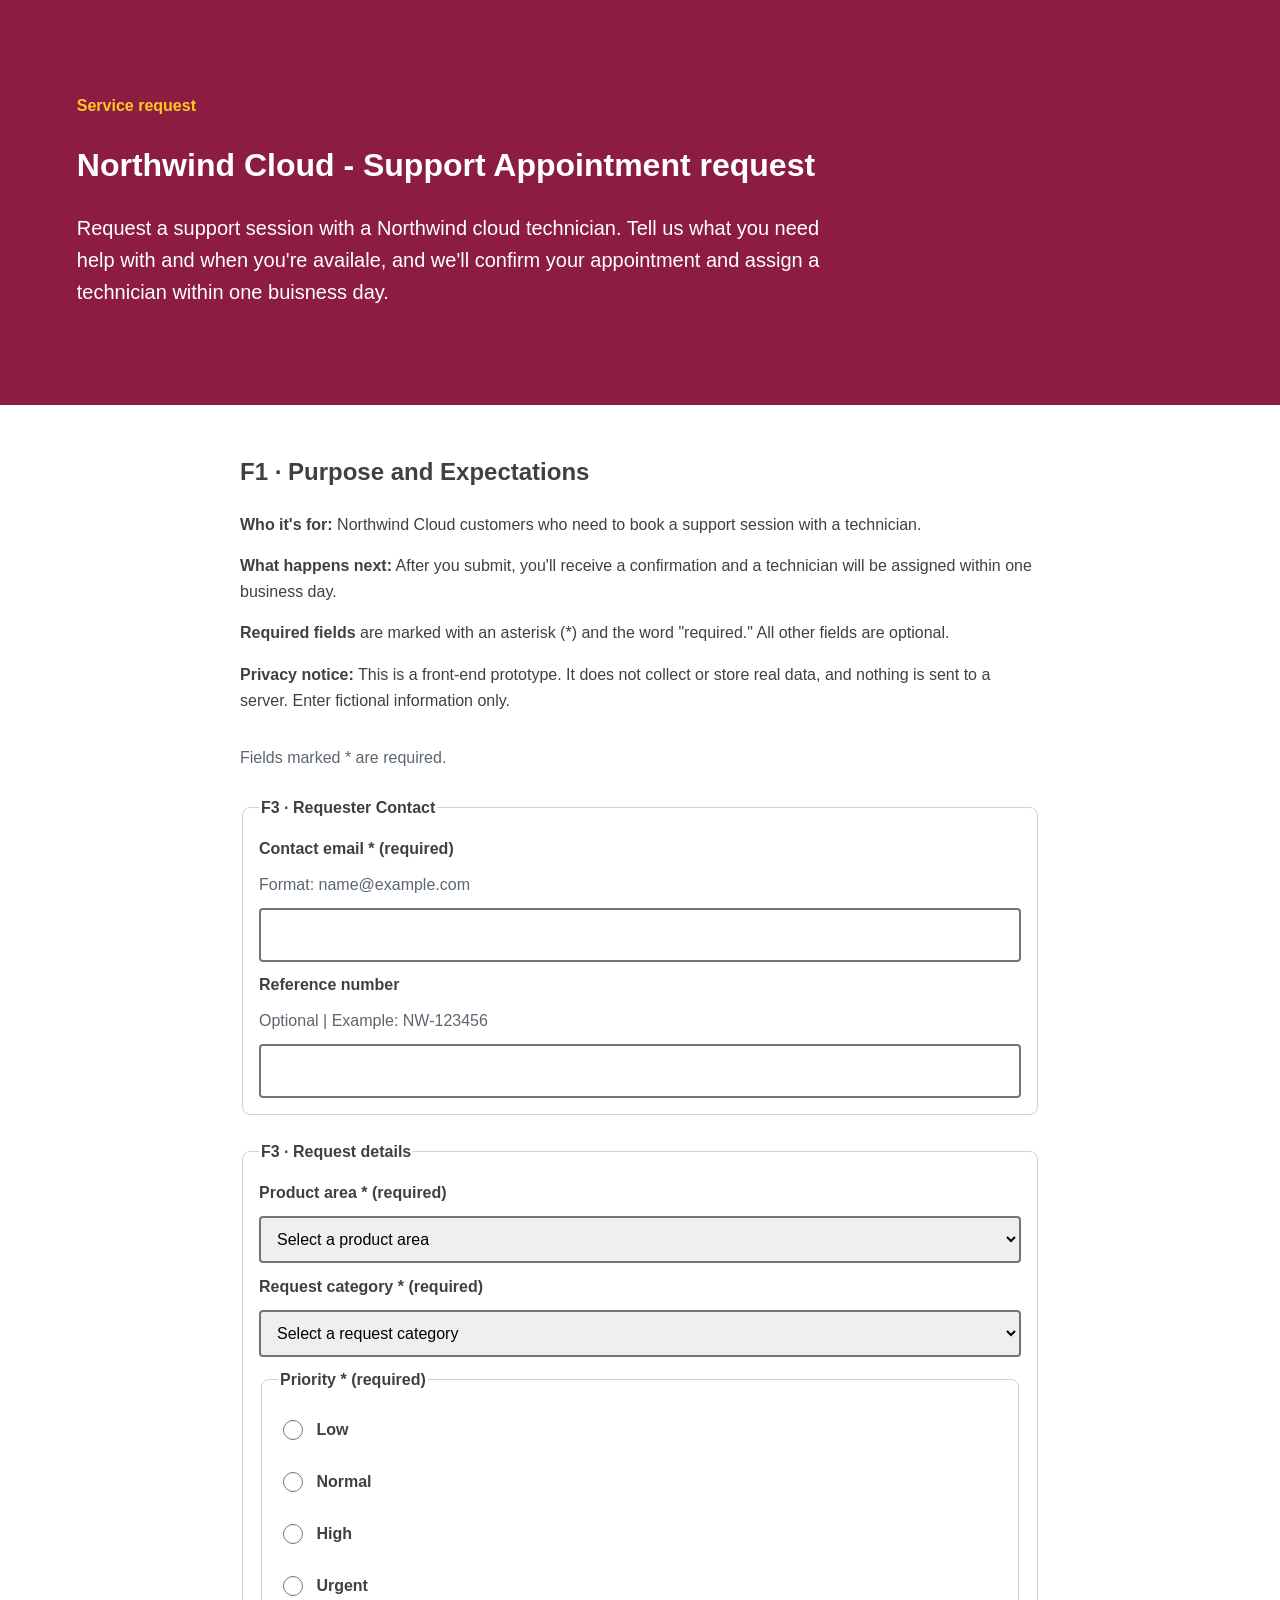
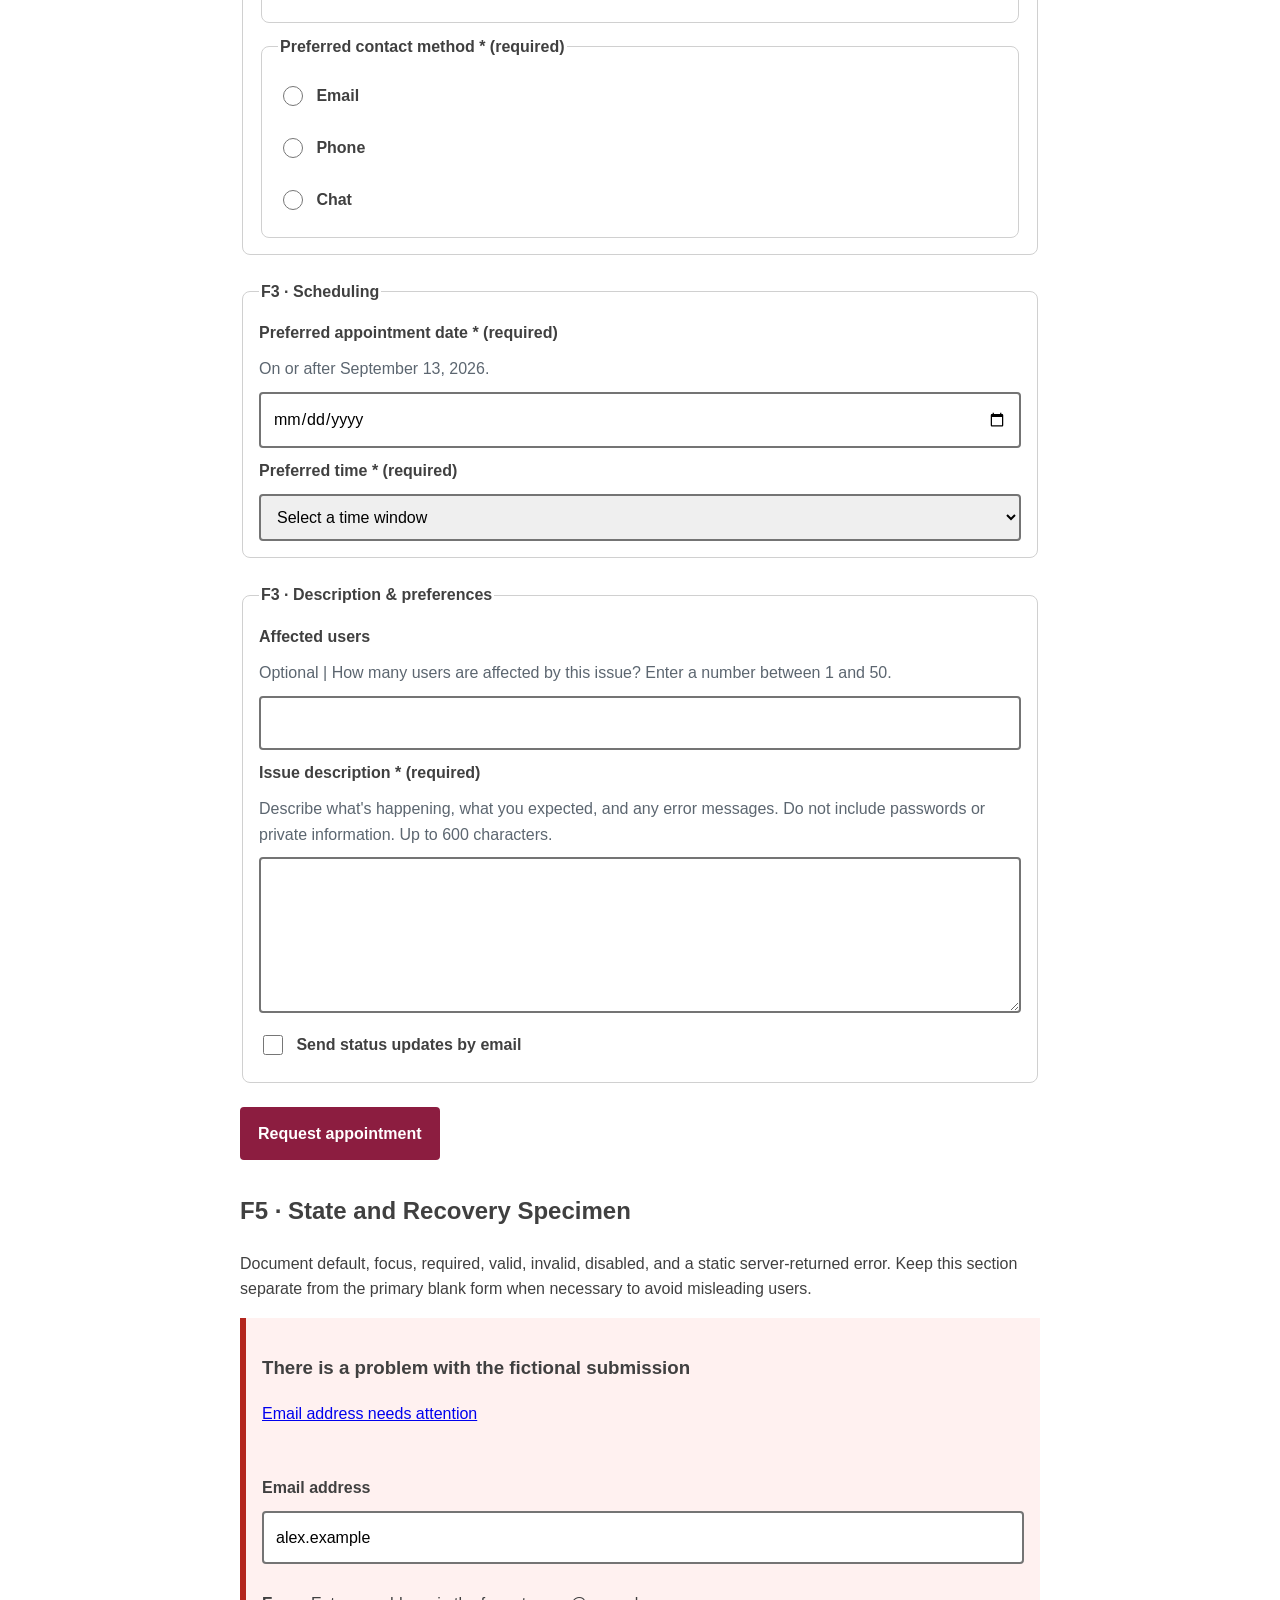
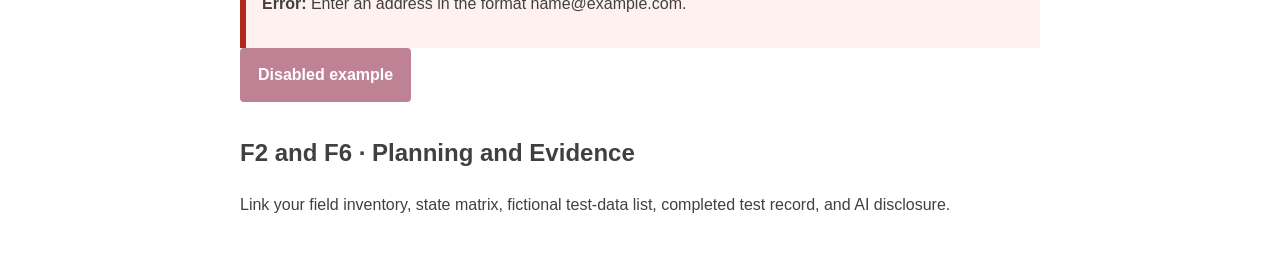
==== index.html @ 4131413d "F4 - Enable native validation and forgot to add required to Contact email section" ====
<!doctype html>
<html lang="en">
    <head>
        <meta charset="utf-8">
        <meta name="viewport" content="width=device-width,initial-scale=1">
        <title>Inclusive Form Flow</title><link rel="stylesheet" href="styles.css">
    </head>
    <body>
        <header class="page-header">
            <p class="eyebrow">Service request</p>
            <h1>Northwind Cloud - Support Appointment request </h1>
            <p class="lede">Request a support session with a Northwind cloud technician. Tell us what you need help with and 
                when you're availale, and we'll confirm your appointment and assign a technician within one buisness day. </p>
        </header>
        <main>
            <section id="expectations">
                <h2>F1 · Purpose and Expectations</h2>
                <p><strong>Who it's for:</strong> Northwind Cloud customers who need to book a support session with a technician.</p>
                <p><strong>What happens next:</strong> After you submit, you'll receive a confirmation and a technician will be assigned within one business day.</p>
                <p><strong>Required fields</strong> are marked with an asterisk (<span aria-hidden="true">*</span>) and the word "required." All other fields are optional.</p>
                <p><strong>Privacy notice:</strong> This is a front-end prototype. It does not collect or store real data, and nothing is sent to a server. Enter fictional information only.</p>
            </section>
            <form action="" method="get">
                <p class="help">Fields marked <span aria-hidden="true">*</span> are required.</p>

                <fieldset>
                    <legend>F3 · Requester Contact</legend>
                    <div class="field">
                        <label for="email">Contact email <span aria-hidden="true">*</span><span class="visually-hidden"> (required)</span></label>
                        <p class="help" id="email-help">Format: name@example.com</p>
                        <input id="email" name="email" type="email" autocomplete="email" inputmode="email" required aria-describedby="email-help">
                    </div>
                    
                    <div class="field">
                        <label for="reference">Reference number</label>
                        <p class="help" id="reference-help">Optional | Example: NW-123456</p>
                        <input id="reference" name="reference" type="text" autocomplete="off" aria-describedby="reference-help">
                    </div>
                </fieldset>

                <fieldset>
                    <legend>F3 · Request details</legend>
                    <div class="field">
                        <label for="product">Product area <span aria-hidden="true">*</span><span class="visually-hidden"> (required)</span></label>
                        <select id="product" name="product" required>
                            <option value="" disabled selected> Select a product area</option>
                            <option value="app">App</option>
                            <option value="website">Website</option>
                            <option value="api">API</option>
                            <option value="billing">Billing</option>
                            <option value="desktop">Desktop app</option>
                        </select>
                    </div>

                    <div class="field">
                        <label for="category">Request category <span aria-hidden="true">*</span><span class="visually-hidden"> (required)</span></label>
                        <select id="category" name="category" required>
                            <option value="" disabled selected> Select a request category</option>
                            <option value="bug">Bug</option>
                            <option value="access">Account Access</option>
                            <option value="billing">Billing</option>
                            <option value="feature">Feature question</option>
                            <option value="other">Other</option>
                        </select> 
                    </div>
                
                    <fieldset class="subgroup">
                        <legend>Priority <span aria-hidden="true">*</span><span class="visually-hidden"> (required)</span></legend>
                        <label class="choice"><input type="radio" name="priority" value="low" required> Low</label>
                        <label class="choice"><input type="radio" name="priority" value="normal"> Normal</label>
                        <label class="choice"><input type="radio" name="priority" value="high"> High</label>
                        <label class="choice"><input type="radio" name="priority" value="urgent"> Urgent</label>
                    </fieldset>    

                    <fieldset class="subgroup">
                        <legend>Preferred contact method <span aria-hidden="true">*</span><span class="visually-hidden"> (required)</span></legend>
                        <label class="choice"><input type="radio" name="contact_pref" value="email" required> Email</label>
                        <label class="choice"><input type="radio" name="contact_pref" value="phone"> Phone</label>
                        <label class="choice"><input type="radio" name="contact_pref" value="chat"> Chat</label>
                    </fieldset>
                </fieldset>
                
                <fieldset>
                    <legend>F3 · Scheduling</legend>
                    <div class="field">
                        <label for="preferred_date">Preferred appointment date <span aria-hidden="true">*</span><span class="visually-hidden"> (required)</span></label>
                        <p class="help" id="preferred_date-help">On or after September 13, 2026.</p>
                        <input id="preferred_date" name="preferred_date" type="date" required>
                    </div>
                    <div class="field">
                        <label for="time_window">Preferred time <span aria-hidden="true">*</span><span class="visually-hidden"> (required)</span></label>
                        <select id="time_window" name="time_window" required>
                            <option value="" disabled selected> Select a time window</option>
                            <option value="morning">Morning (8am - 12pm)</option>
                            <option value="afternoon">Afternoon (12pm - 4pm)</option>
                            <option value="evening">Evening (4pm - 8pm)</option>
                        </select>
                    </div>
                </fieldset>

                <fieldset>
                    <legend>F3 · Description &amp; preferences</legend>
                    <div class="field">
                        <label for="affected_count"> Affected users</label>
                        <p class="help" id="affected_count-help">Optional | How many users are affected by this issue? Enter a number between 1 and 50.</p>
                        <input id="affected_count" name="affected_count" type="number" min="1" max="50" step="1" inputmode="numeric">
                    </div>
                    <div class="field">
                        <label for="description">Issue description <span aria-hidden="true">*</span><span class="visually-hidden"> (required)</span></label>
                        <p class="help" id="description-help">Describe what's happening, what you expected, and any error messages. Do not include passwords or private information. Up to 600 characters.</p>
                        <textarea id="description" name="description" rows="5" maxlength="600" required aria-describedby="description-help"></textarea>
                    </div>
                    <div class="choice">
                        <input id="status_updates" name="status_updates" type="checkbox" value="yes">
                        <label for="status_updates">Send status updates by email</label>
                    </div>
                </fieldset>

                <button type="submit">Request appointment</button>
            </form>
                <section id="states">
                    <h2>F5 · State and Recovery Specimen</h2>
                    <p>Document default, focus, required, valid, invalid, disabled, and a static server-returned error. Keep this section separate from the primary blank form when necessary to avoid misleading users.</p>
                    <div class="error-summary">
                        <h3>There is a problem with the fictional submission</h3>
                        <p><a href="#error-example">Email address needs attention</a></p>
                    </div>
                    <div class="field field-error">
                        <label for="error-example">Email address</label>
                        <input id="error-example" type="email" value="alex.example" aria-invalid="true" aria-describedby="error-message">
                        <p id="error-message"><strong>Error:</strong> Enter an address in the format name@example.com.</p>
                    </div>
                    <button type="button" disabled>Disabled example</button>
                </section>
                <section id="documentation">
                    <h2>F2 and F6 · Planning and Evidence</h2>
                    <p>Link your field inventory, state matrix, fictional test-data list, completed test record, and AI disclosure.</p>
                </section>
            </main>
        </body>
        </html>
---- styles.css ----
:root{
    --color-text:#404040;
    --color-surface:#fff;
    --color-action:#8c1d40;
    --color-accent:#ffc627;
    --color-border:#747474;
    --color-error:#b3261e;
    --color-muted:#5c6670;
    --space-3:1rem;
    --radius:.5rem;
    --measure:68ch;
}
*,*::before,*::after{
    box-sizing:border-box;
}
body{
    margin:0;
    color:var(--color-text);
    background:var(--color-surface);
    font-family:Arial,sans-serif;
    line-height:1.6;
}
.page-header{
    padding:clamp(2rem,6vw,5rem);
    background:var(--color-action);
    color:#fff;
}
.eyebrow{
    color:var(--color-accent);
    font-weight:700;
}
.lede{
    max-width:var(--measure);
    font-size:1.25rem;
}
main{
    max-width:52rem;
    margin:auto;
    padding:var(--space-3);
}
section,form{
    margin-block:2rem;
}
form,fieldset,.field{
    display:grid;
    gap:.65rem;
}
form{
    gap:1.5rem;
}
fieldset{
    padding:1rem;
    border:1px solid #d0d0d0;
    border-radius:var(--radius);
}
legend,label{
    font-weight:700;
}
.help{
    margin:0;
    color:var(--color-muted);
}
input,select,textarea,button{
    font:inherit;
}
input:not([type="radio"]):not([type="checkbox"]),select,textarea{
    width:100%;
    padding:.75rem;
    border:2px solid var(--color-border);
    border-radius:.25rem;
}
textarea{
    min-height:8rem;
    resize:vertical;
}
.choice{
    display:flex;
    gap:.65rem;
    align-items:flex-start;
    padding:.5rem 0;
}
.choice input{
    inline-size:1.25rem;
    block-size:1.25rem;
}
button{
    justify-self:start;
    min-height:44px;
    padding:.75rem 1rem;
    background:var(--color-action);
    color:#fff;
    border:2px solid var(--color-action);
    border-radius:.25rem;
    font-weight:700;
}
:focus-visible{
    outline:.2rem solid var(--color-accent);
    outline-offset:.2rem;
}
.error-summary,.field-error{
    padding:1rem;
    border-left:.4rem solid var(--color-error);
    background:#fff1f0;
}
.field-error input{
    border-color:var(--color-error);
}
button:disabled{
    opacity:.55;
    cursor:not-allowed;
}
@media (min-width:48rem){
    .paired-fields{
        display:grid;
        grid-template-columns:1fr 1fr;
        gap:1rem;
    }
}
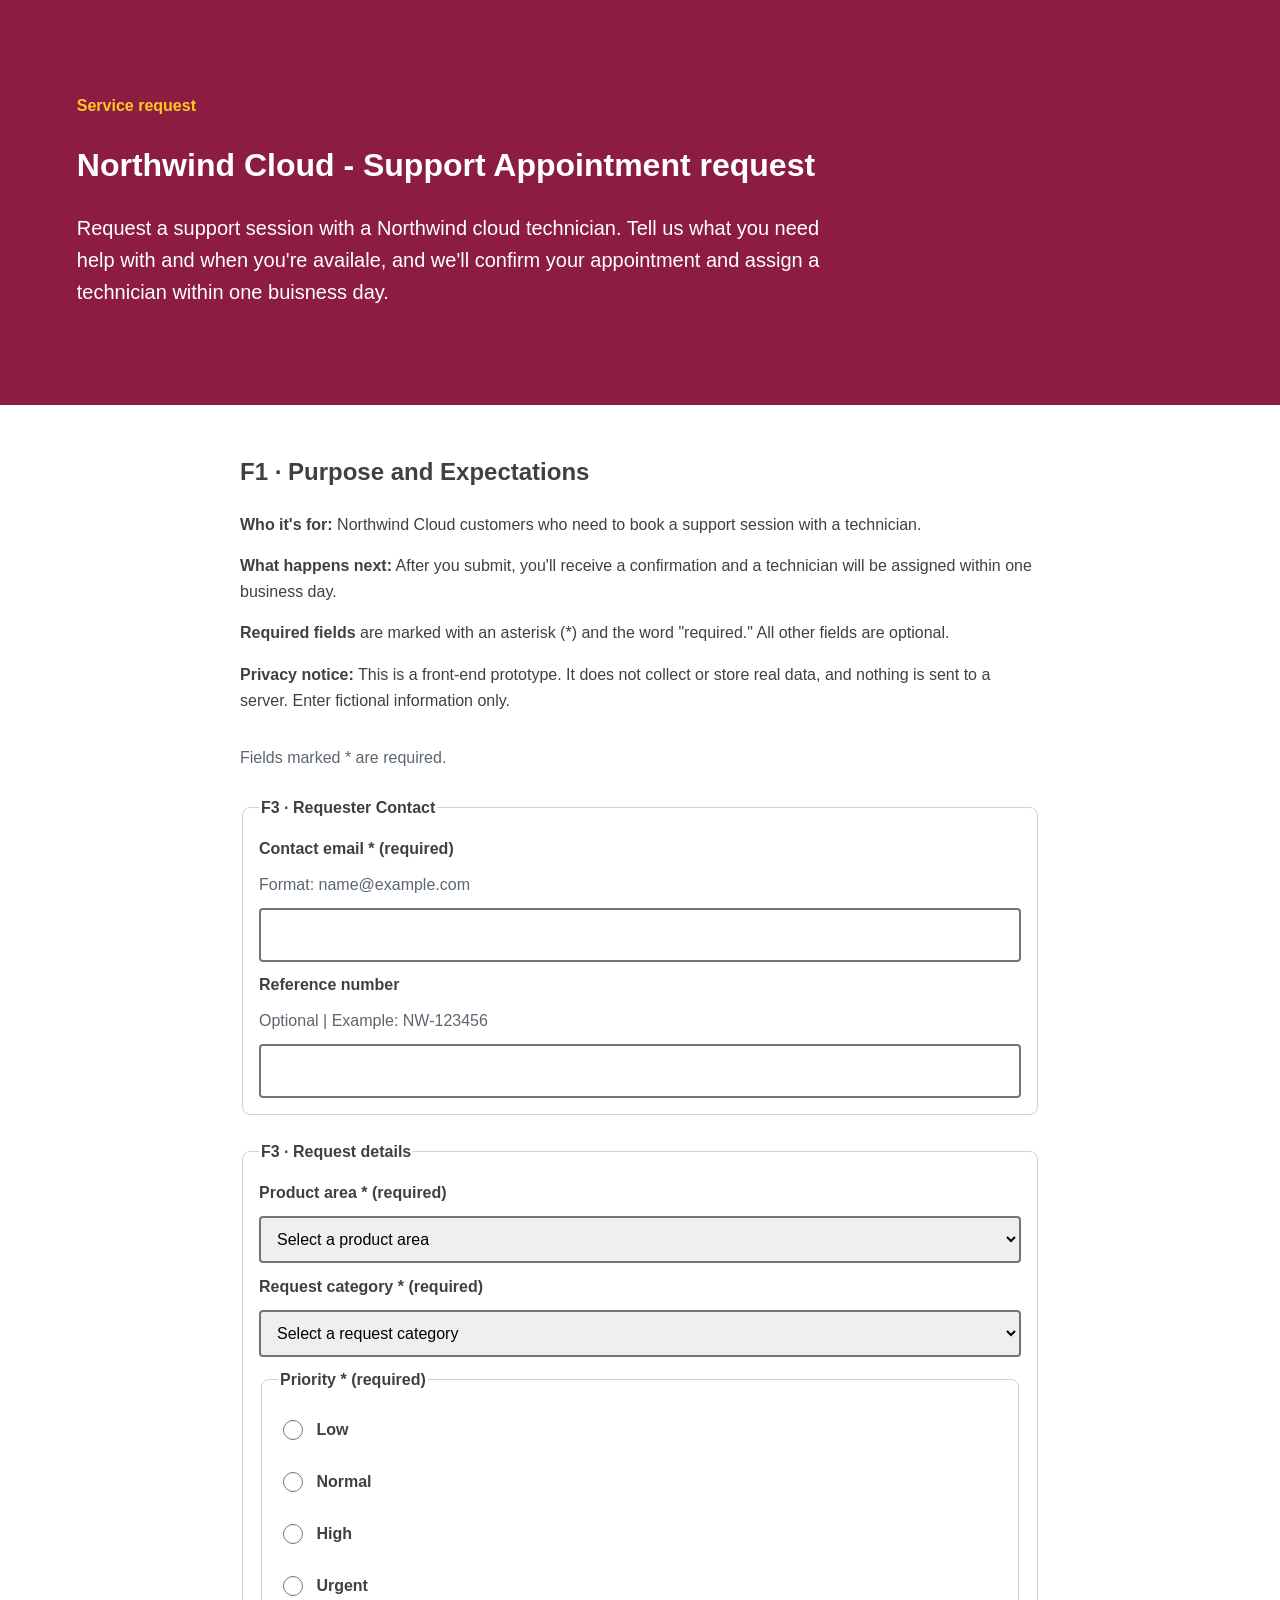
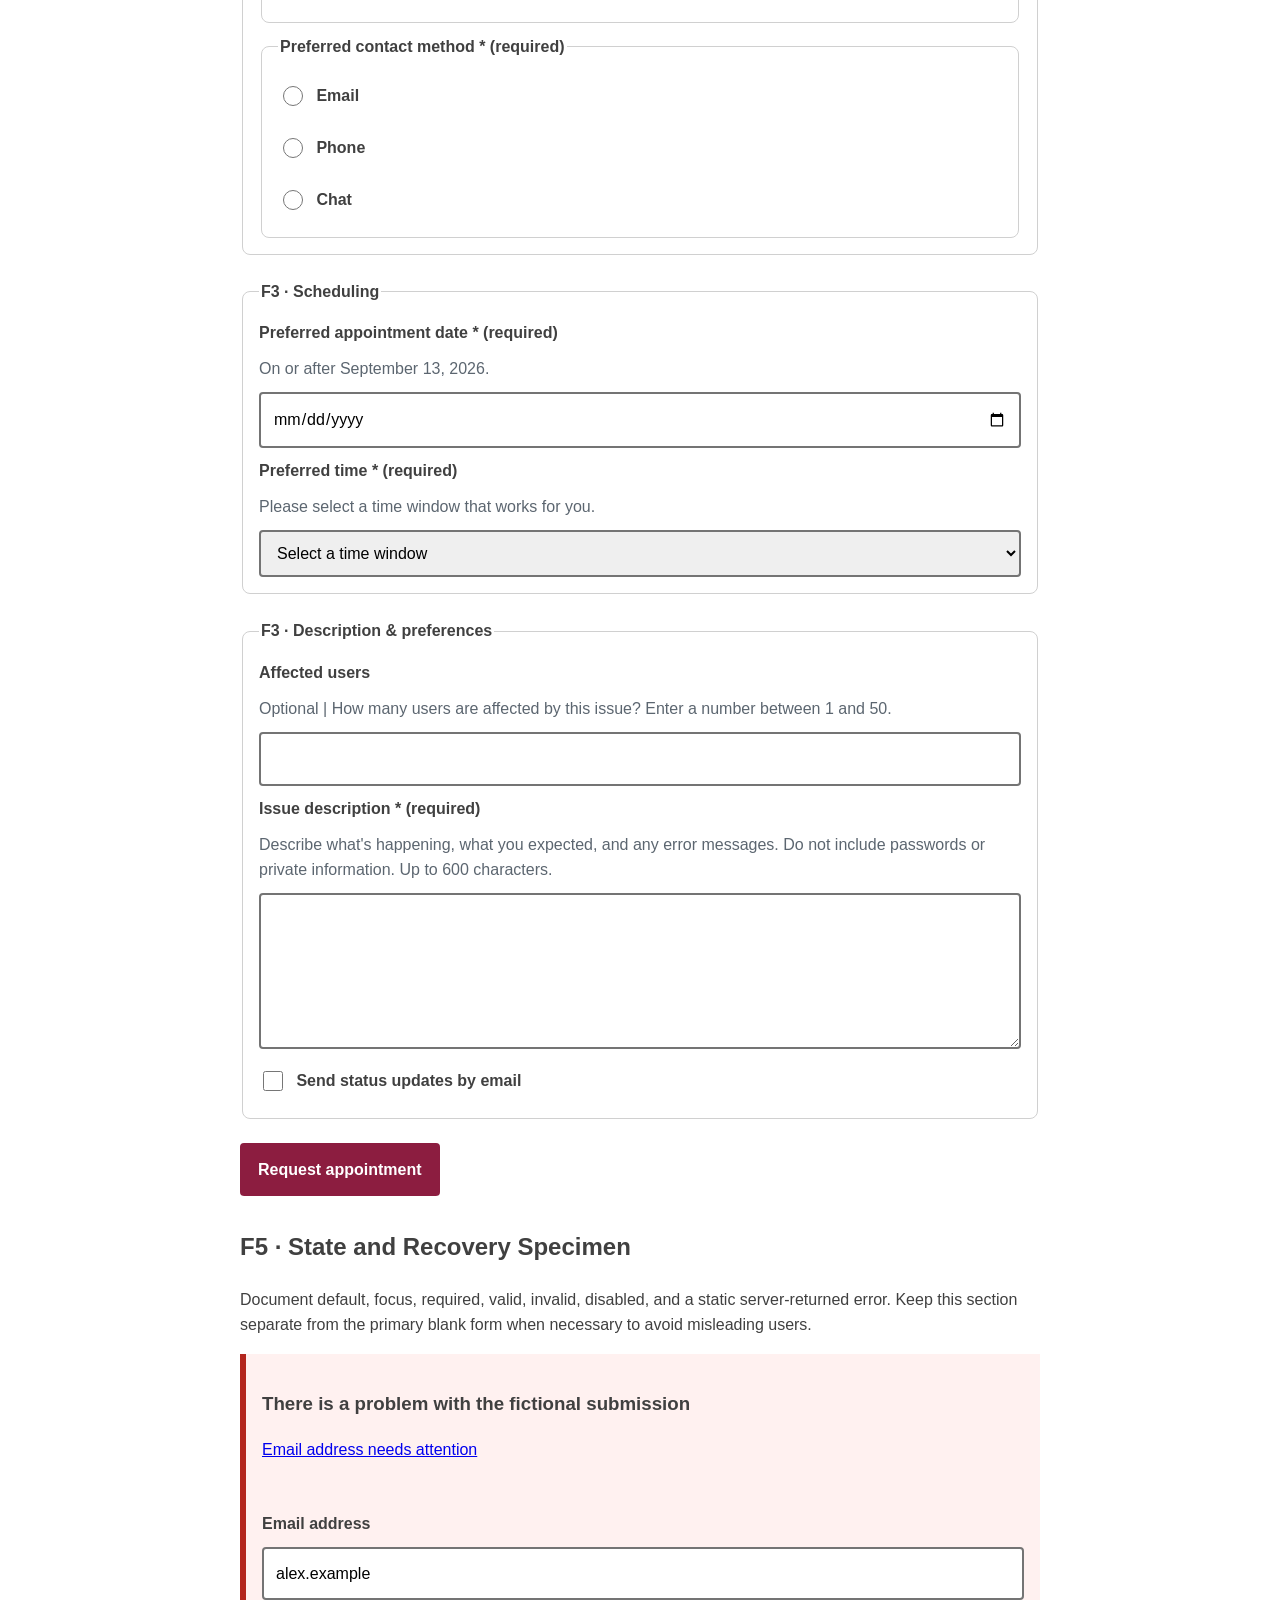
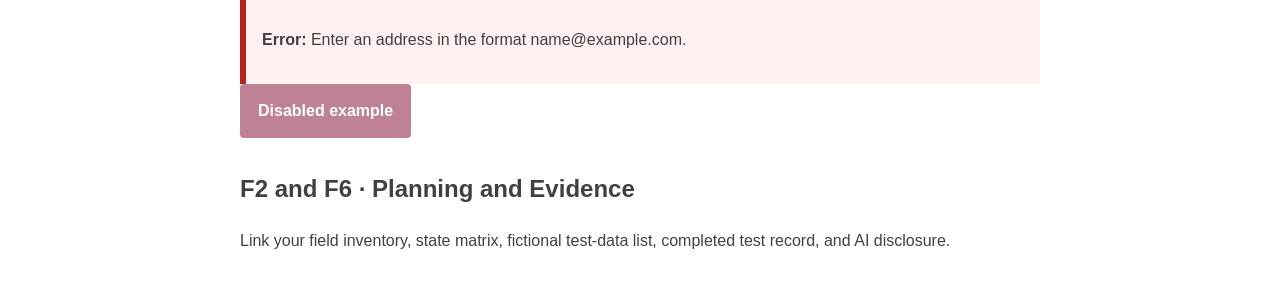
==== commit 35a97c4a: "F4 - Fix, was missing date min and aria-describedby in preferred appointment date, preferred time fi" ====
--- a/index.html
+++ b/index.html
@@ -85,11 +85,12 @@
                     <div class="field">
                         <label for="preferred_date">Preferred appointment date <span aria-hidden="true">*</span><span class="visually-hidden"> (required)</span></label>
                         <p class="help" id="preferred_date-help">On or after September 13, 2026.</p>
-                        <input id="preferred_date" name="preferred_date" type="date" required>
+                        <input id="preferred_date" name="preferred_date" type="date" min="2026-09-13" required aria-describedby="preferred_date-help">
                     </div>
                     <div class="field">
                         <label for="time_window">Preferred time <span aria-hidden="true">*</span><span class="visually-hidden"> (required)</span></label>
-                        <select id="time_window" name="time_window" required>
+                        <p class="help" id="time_window-help">Please select a time window that works for you.</p>
+                        <select id="time_window" name="time_window" required aria-describedby="time_window-help">
                             <option value="" disabled selected> Select a time window</option>
                             <option value="morning">Morning (8am - 12pm)</option>
                             <option value="afternoon">Afternoon (12pm - 4pm)</option>
@@ -103,7 +104,7 @@
                     <div class="field">
                         <label for="affected_count"> Affected users</label>
                         <p class="help" id="affected_count-help">Optional | How many users are affected by this issue? Enter a number between 1 and 50.</p>
-                        <input id="affected_count" name="affected_count" type="number" min="1" max="50" step="1" inputmode="numeric">
+                        <input id="affected_count" name="affected_count" type="number" min="1" max="50" step="1" inputmode="numeric" aria-describedby="affected_count-help">
                     </div>
                     <div class="field">
                         <label for="description">Issue description <span aria-hidden="true">*</span><span class="visually-hidden"> (required)</span></label>
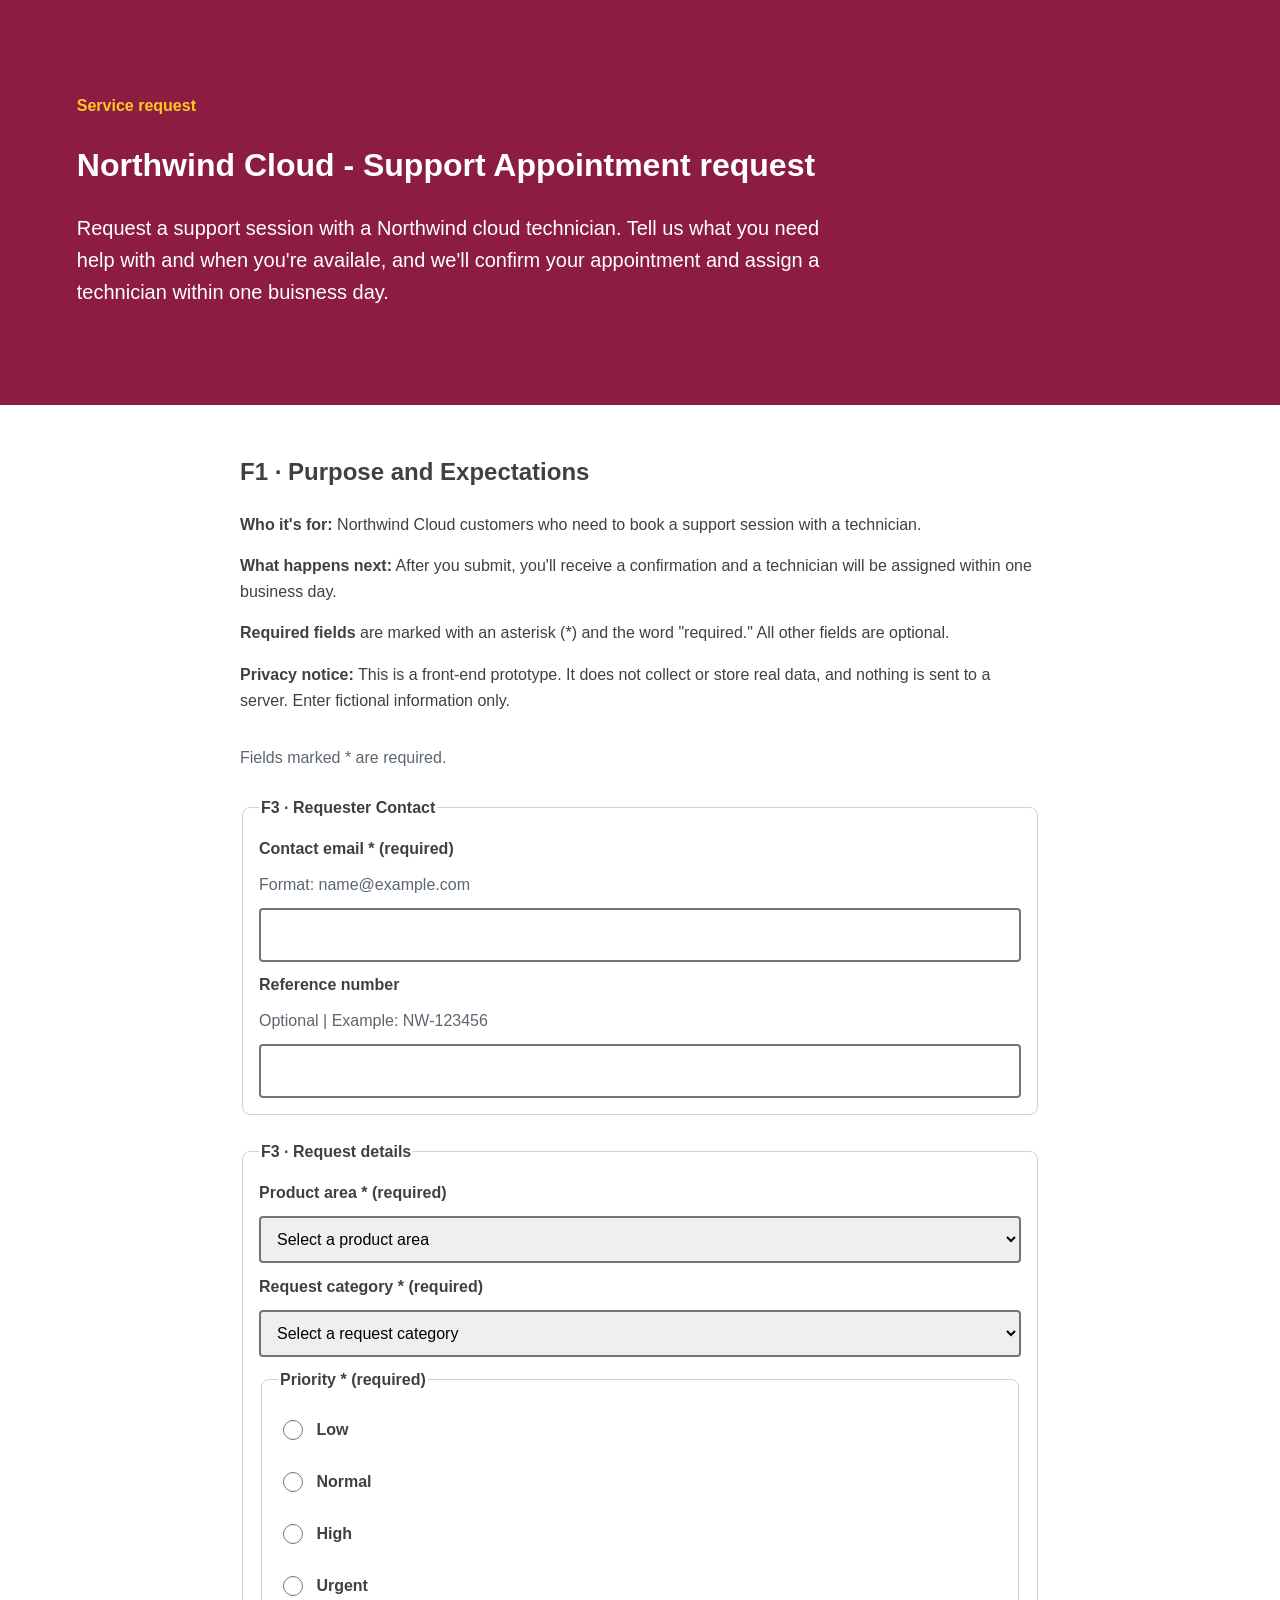
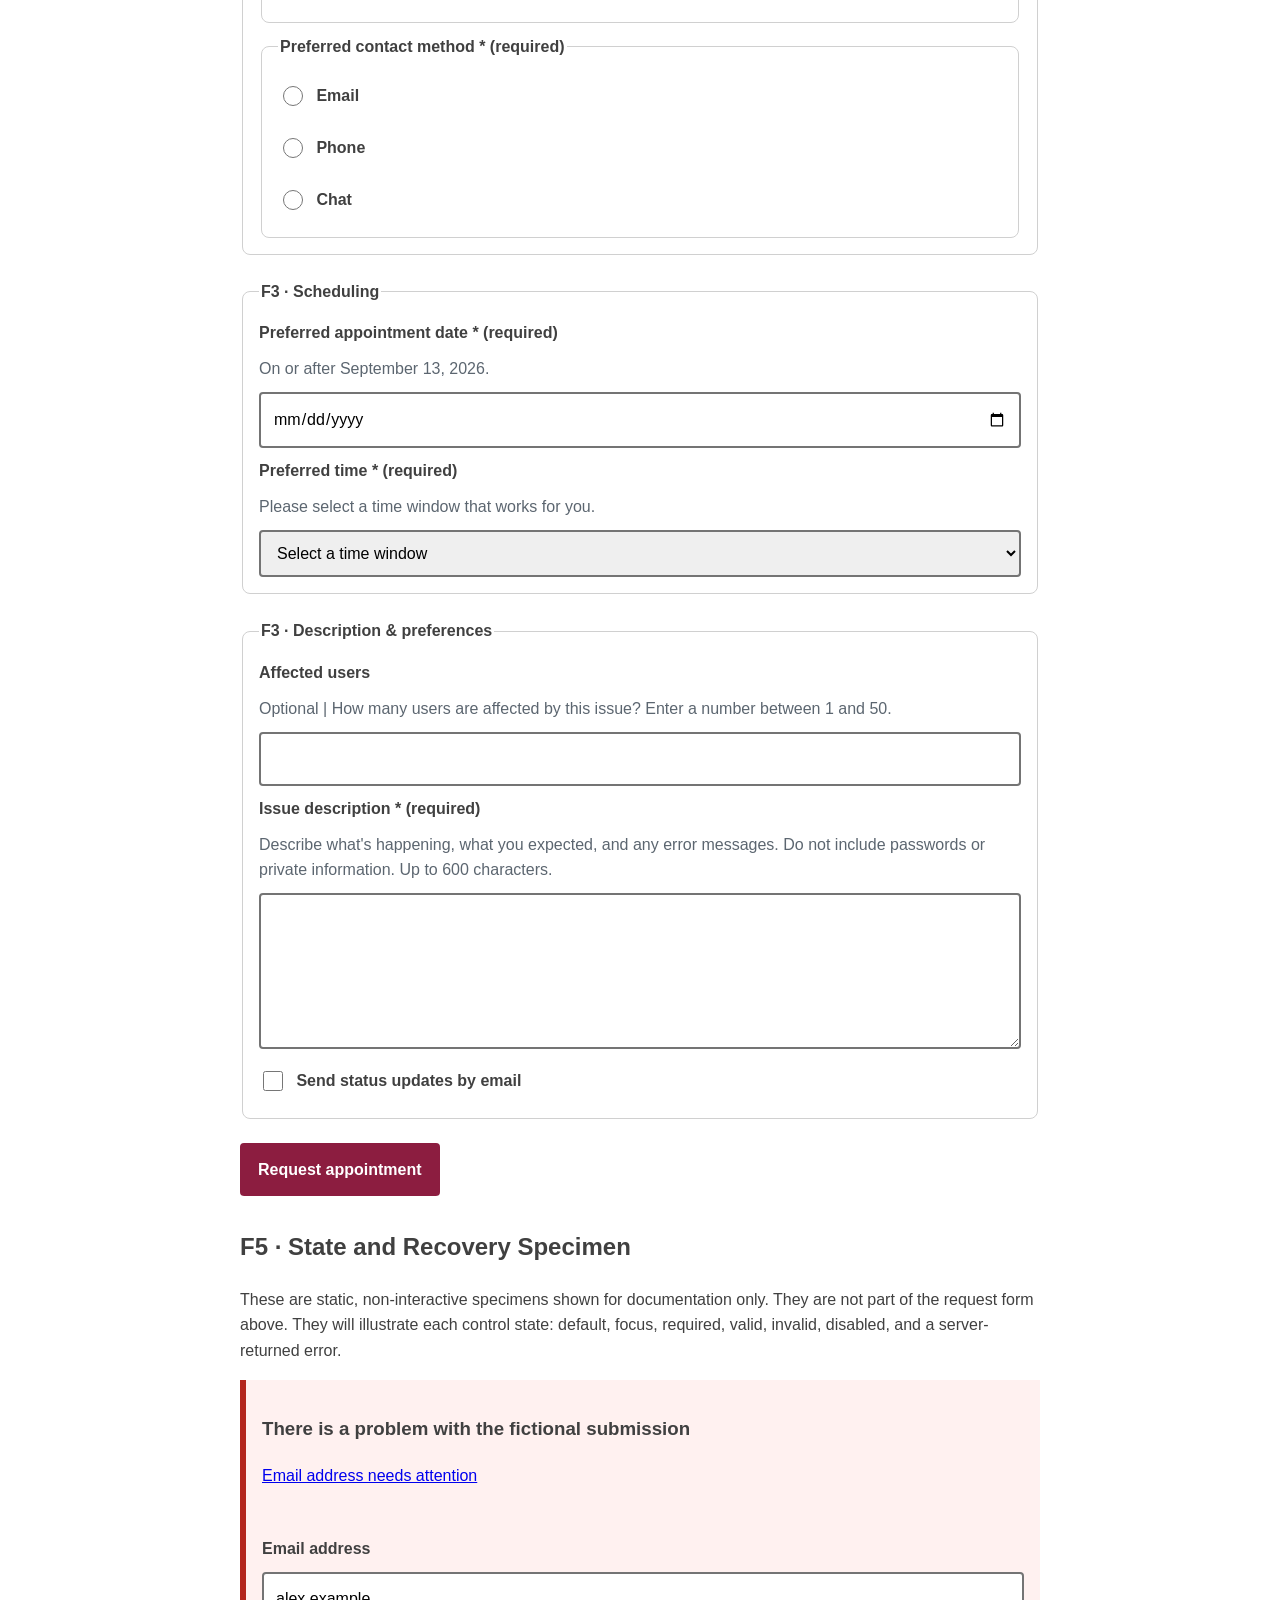
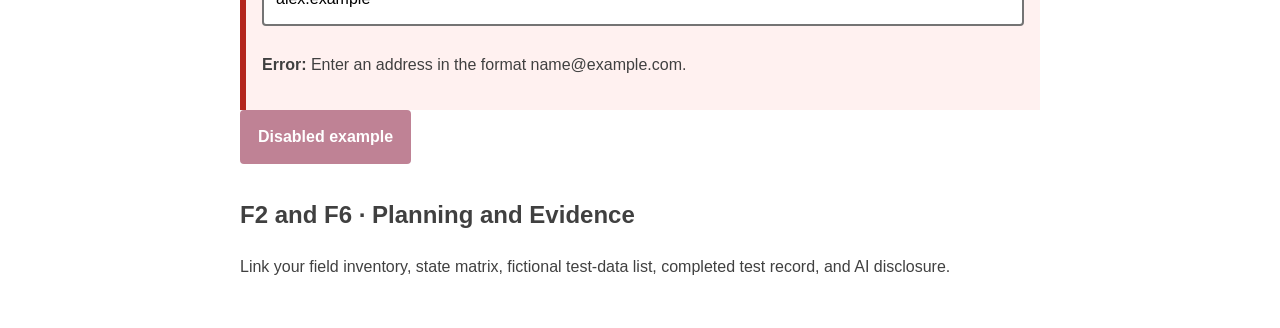
==== commit ad4fc5cd: "F5 - Rewrote the state specimen intro" ====
--- a/index.html
+++ b/index.html
@@ -119,9 +119,11 @@
 
                 <button type="submit">Request appointment</button>
             </form>
-                <section id="states">
+                <section id="states" aria-labelledby="states-heading">
                     <h2>F5 · State and Recovery Specimen</h2>
-                    <p>Document default, focus, required, valid, invalid, disabled, and a static server-returned error. Keep this section separate from the primary blank form when necessary to avoid misleading users.</p>
+                    <p>These are static, non-interactive specimens shown for documentation only. They are not part of the request form above. They will illustrate each control state:
+                        default, focus, required, valid, invalid, disabled, and a server-returned error.
+                    </p>
                     <div class="error-summary">
                         <h3>There is a problem with the fictional submission</h3>
                         <p><a href="#error-example">Email address needs attention</a></p>
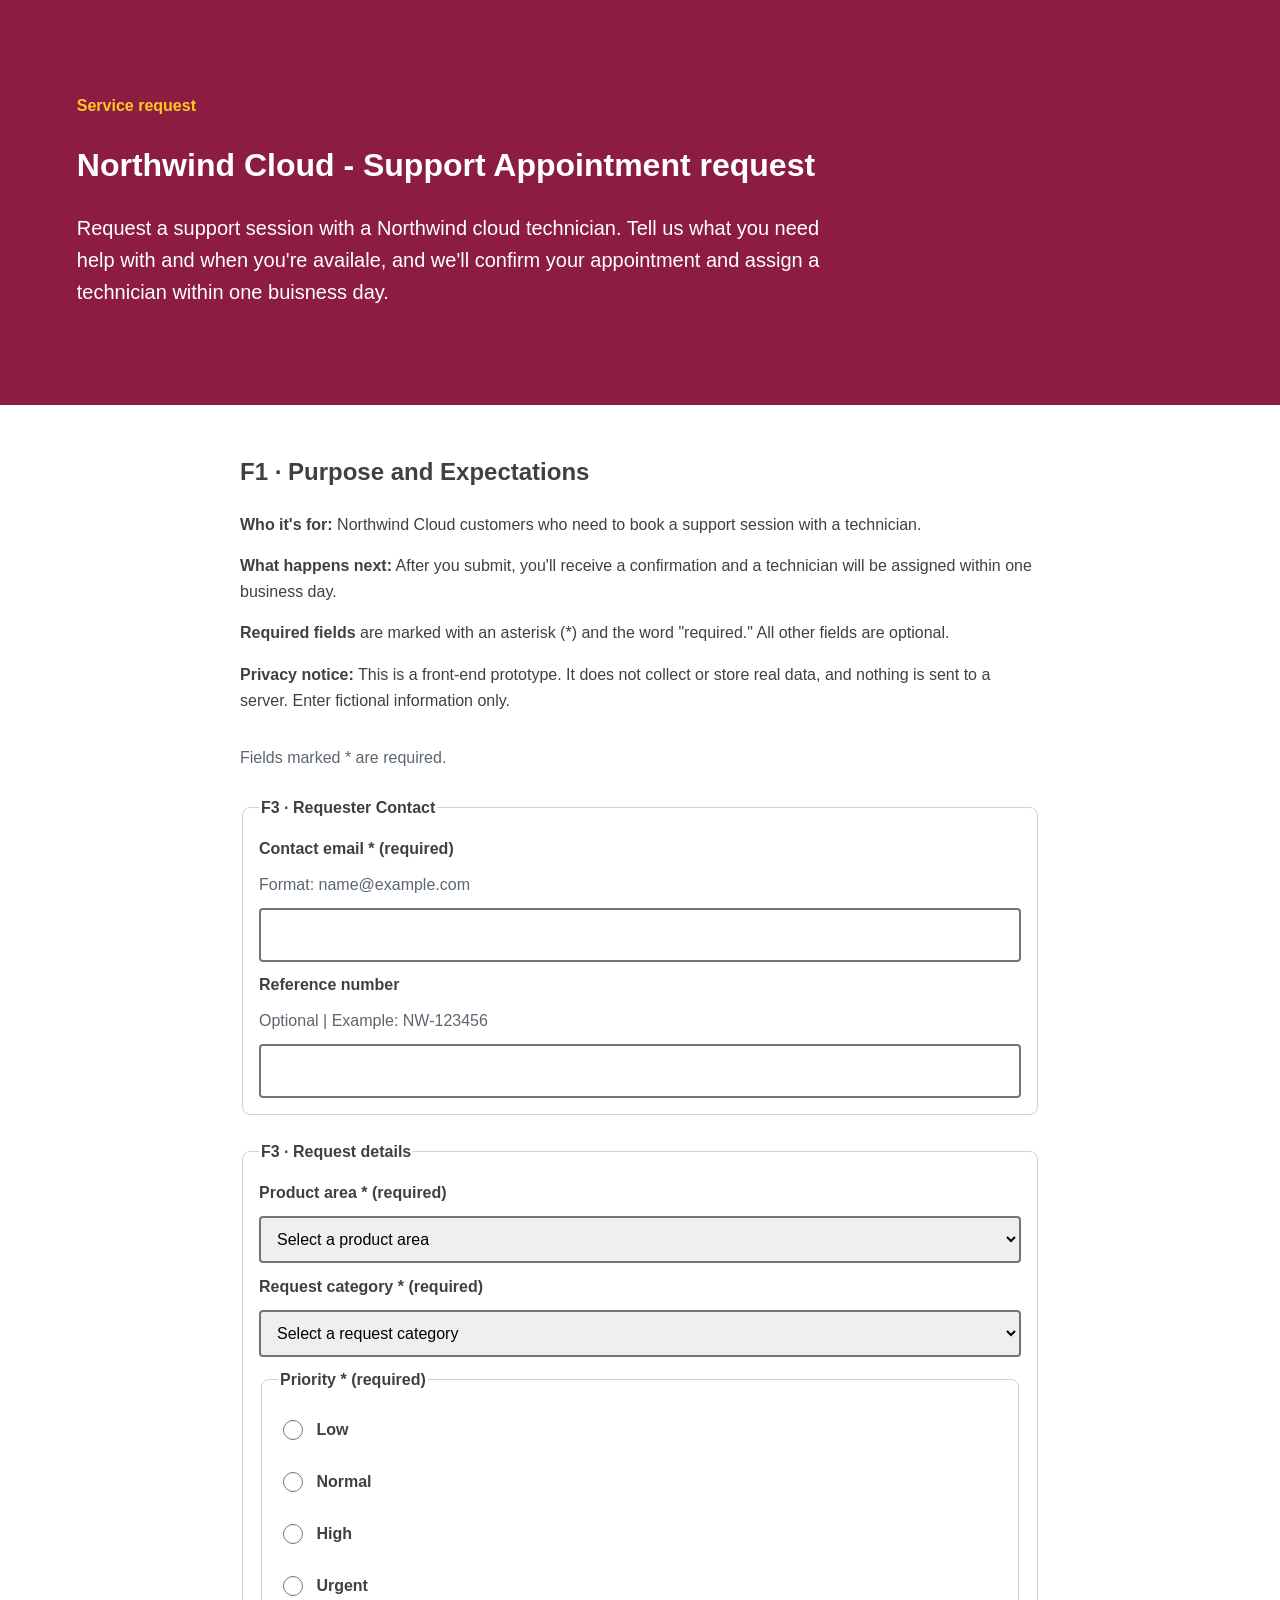
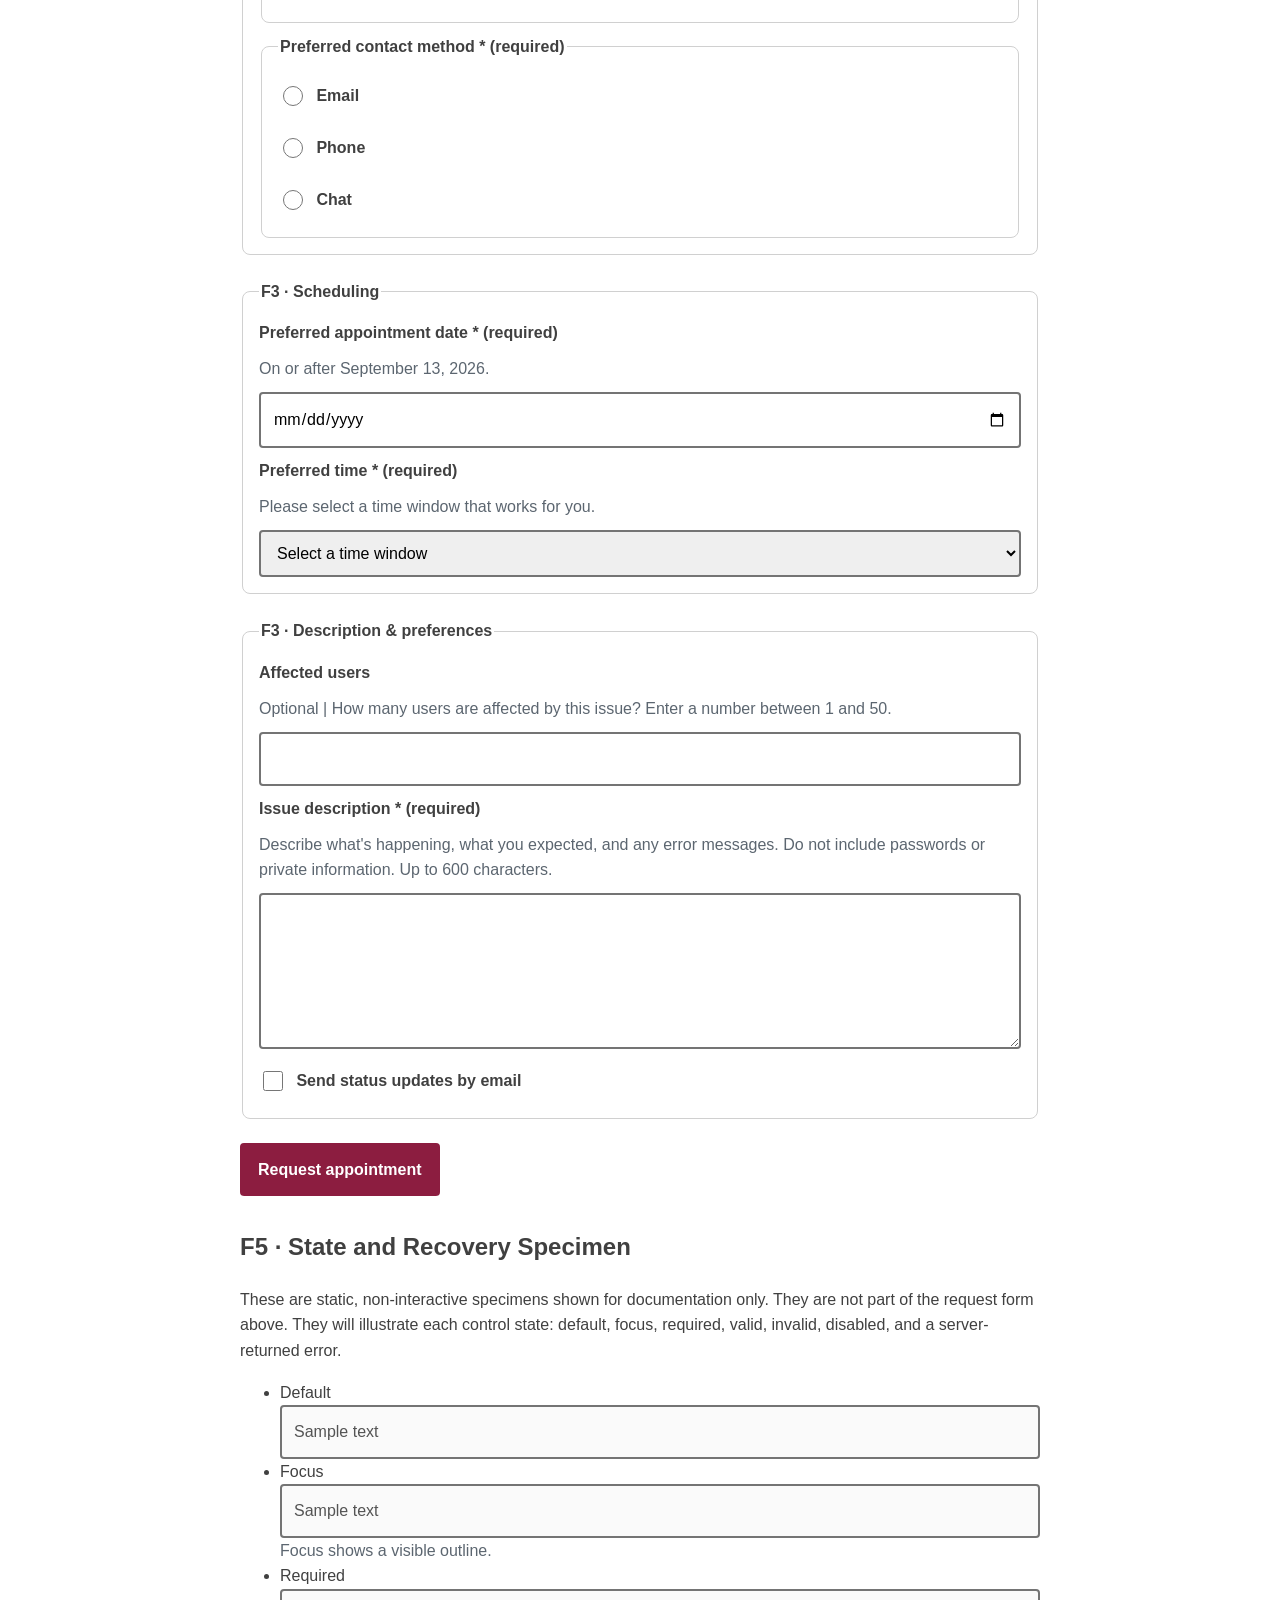
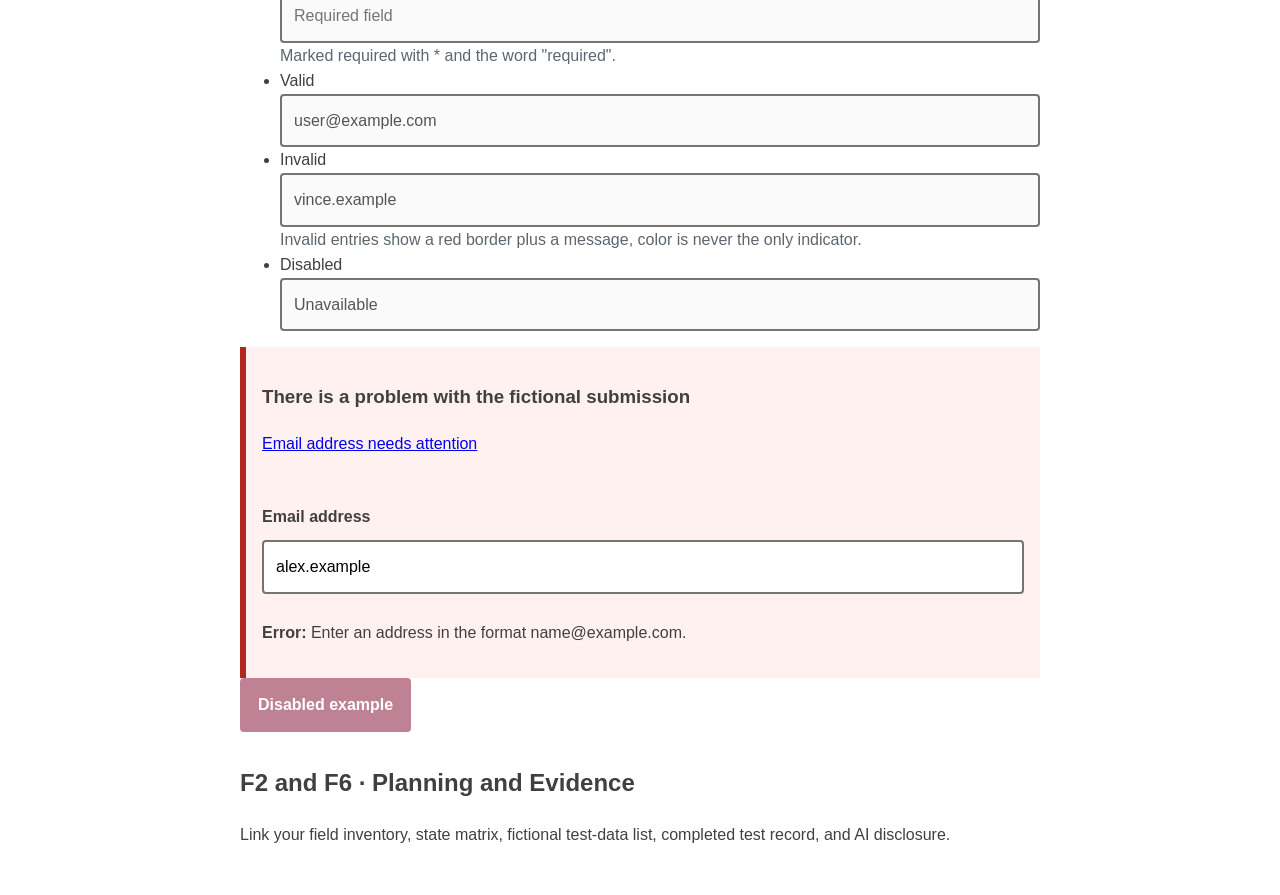
==== commit 87a5216c: "F5 - Added the state specimen examples" ====
--- a/index.html
+++ b/index.html
@@ -124,6 +124,42 @@
                     <p>These are static, non-interactive specimens shown for documentation only. They are not part of the request form above. They will illustrate each control state:
                         default, focus, required, valid, invalid, disabled, and a server-returned error.
                     </p>
+
+                    <ul class="specimen-list">
+                        <li class="specimen">
+                            <span class="specimen-label">Default</span>
+                            <input type="text" value="Sample text" disabled>
+                        </li>
+
+                        <li class="specimen">
+                            <span class="specimen-label">Focus</span>
+                            <input type="text" value="Sample text" class="is-focus-demo" disabled>
+                            <span class="help"> Focus shows a visible outline.</span>
+                        </li>
+
+                        <li class="specimen">
+                            <span class="specimen-label">Required</span>
+                            <input type="text" value="" placeholder="Required field" aria-label="Required state example" disabled>
+                            <span class="help">Marked required with <span aria-hidden="true">*</span> and the word "required". </span>
+                        </li>
+
+                        <li class="specimen">
+                            <span class="specimen-label">Valid</span>
+                            <input type="email" value="user@example.com" class="is-valid-demo" aria-label="Valid state example" disabled>
+                        </li>
+
+                        <li class="specimen">
+                            <span class="specimen-label">Invalid</span>
+                            <input type="email" value="vince.example" class="is-invalid-demo" aria-label="Invalid state example" disabled>
+                            <span class="help">Invalid entries show a red border plus a message, color is never the only indicator.</span>
+                        </li>
+
+                        <li class="specimen">
+                            <span class="specimen-label">Disabled</span>
+                            <input type="text" value="Unavailable" disabled>
+                        </li>
+                    </ul>
+
                     <div class="error-summary">
                         <h3>There is a problem with the fictional submission</h3>
                         <p><a href="#error-example">Email address needs attention</a></p>
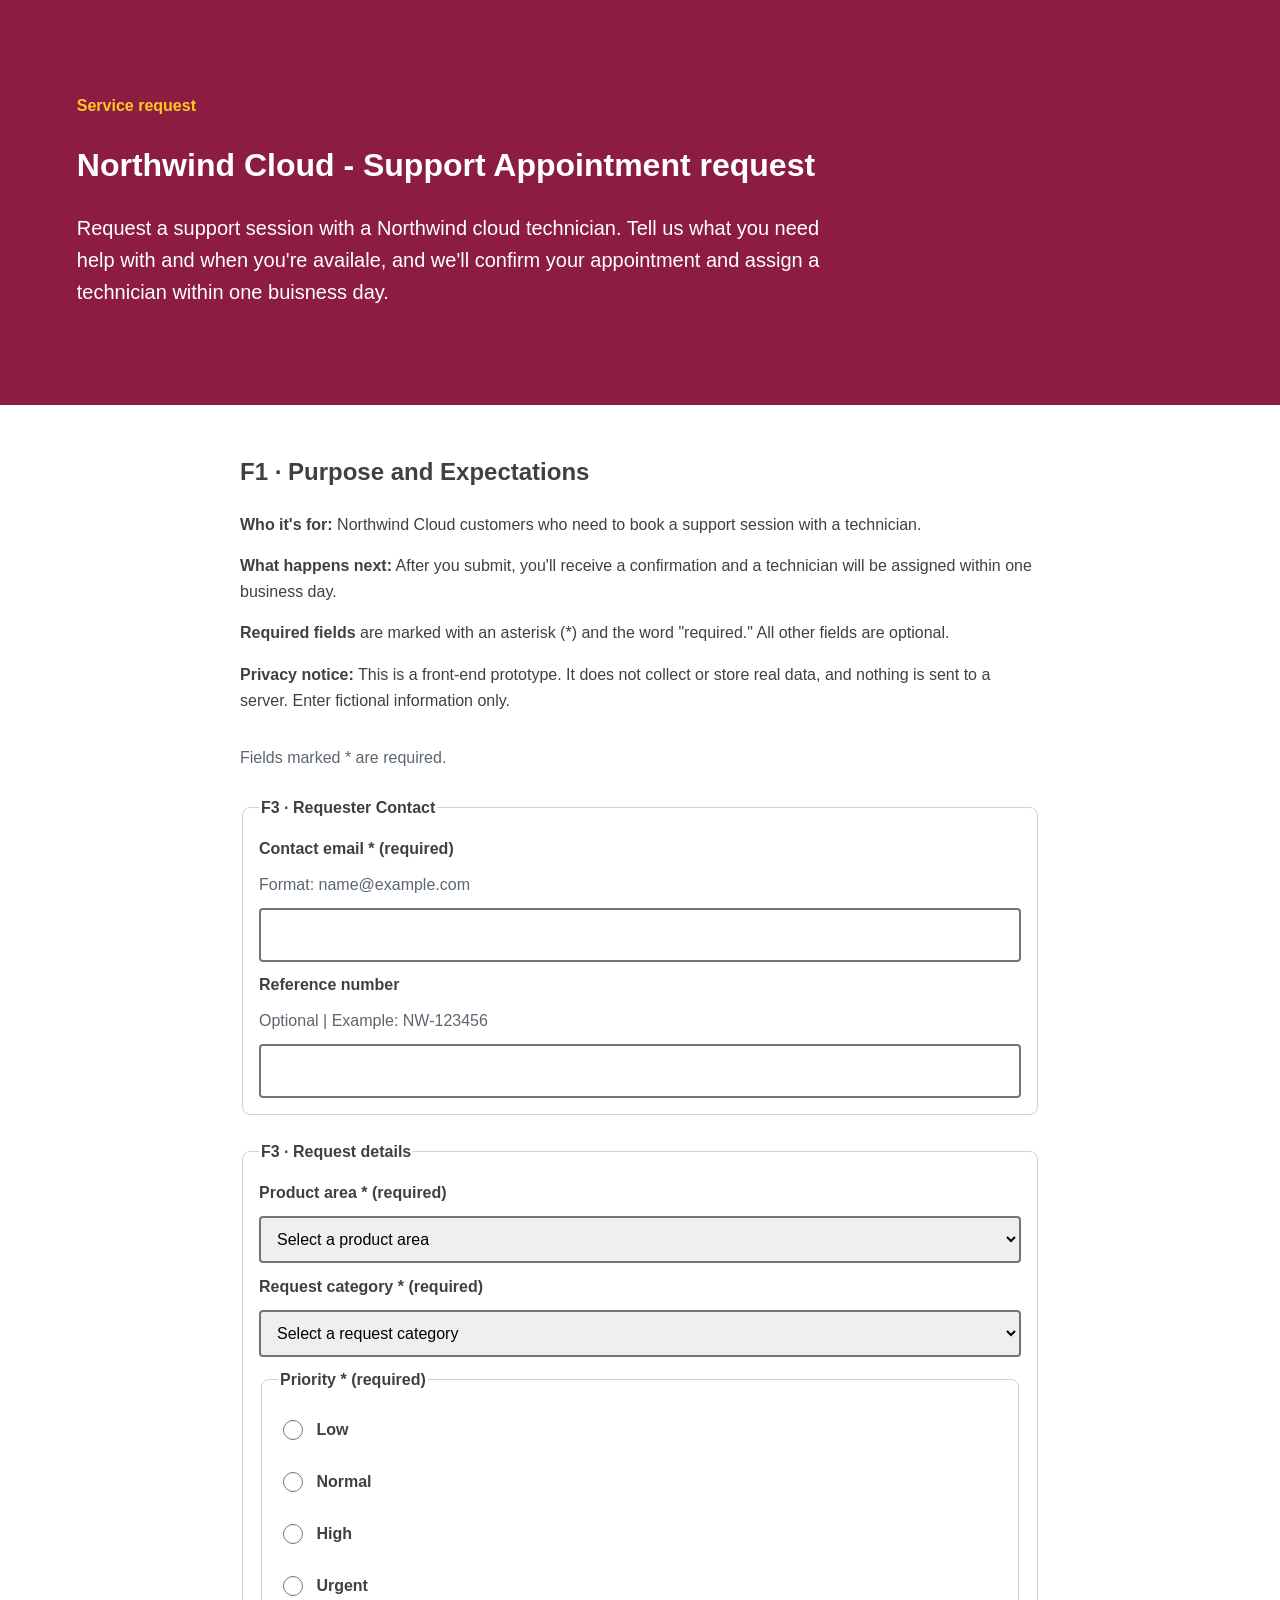
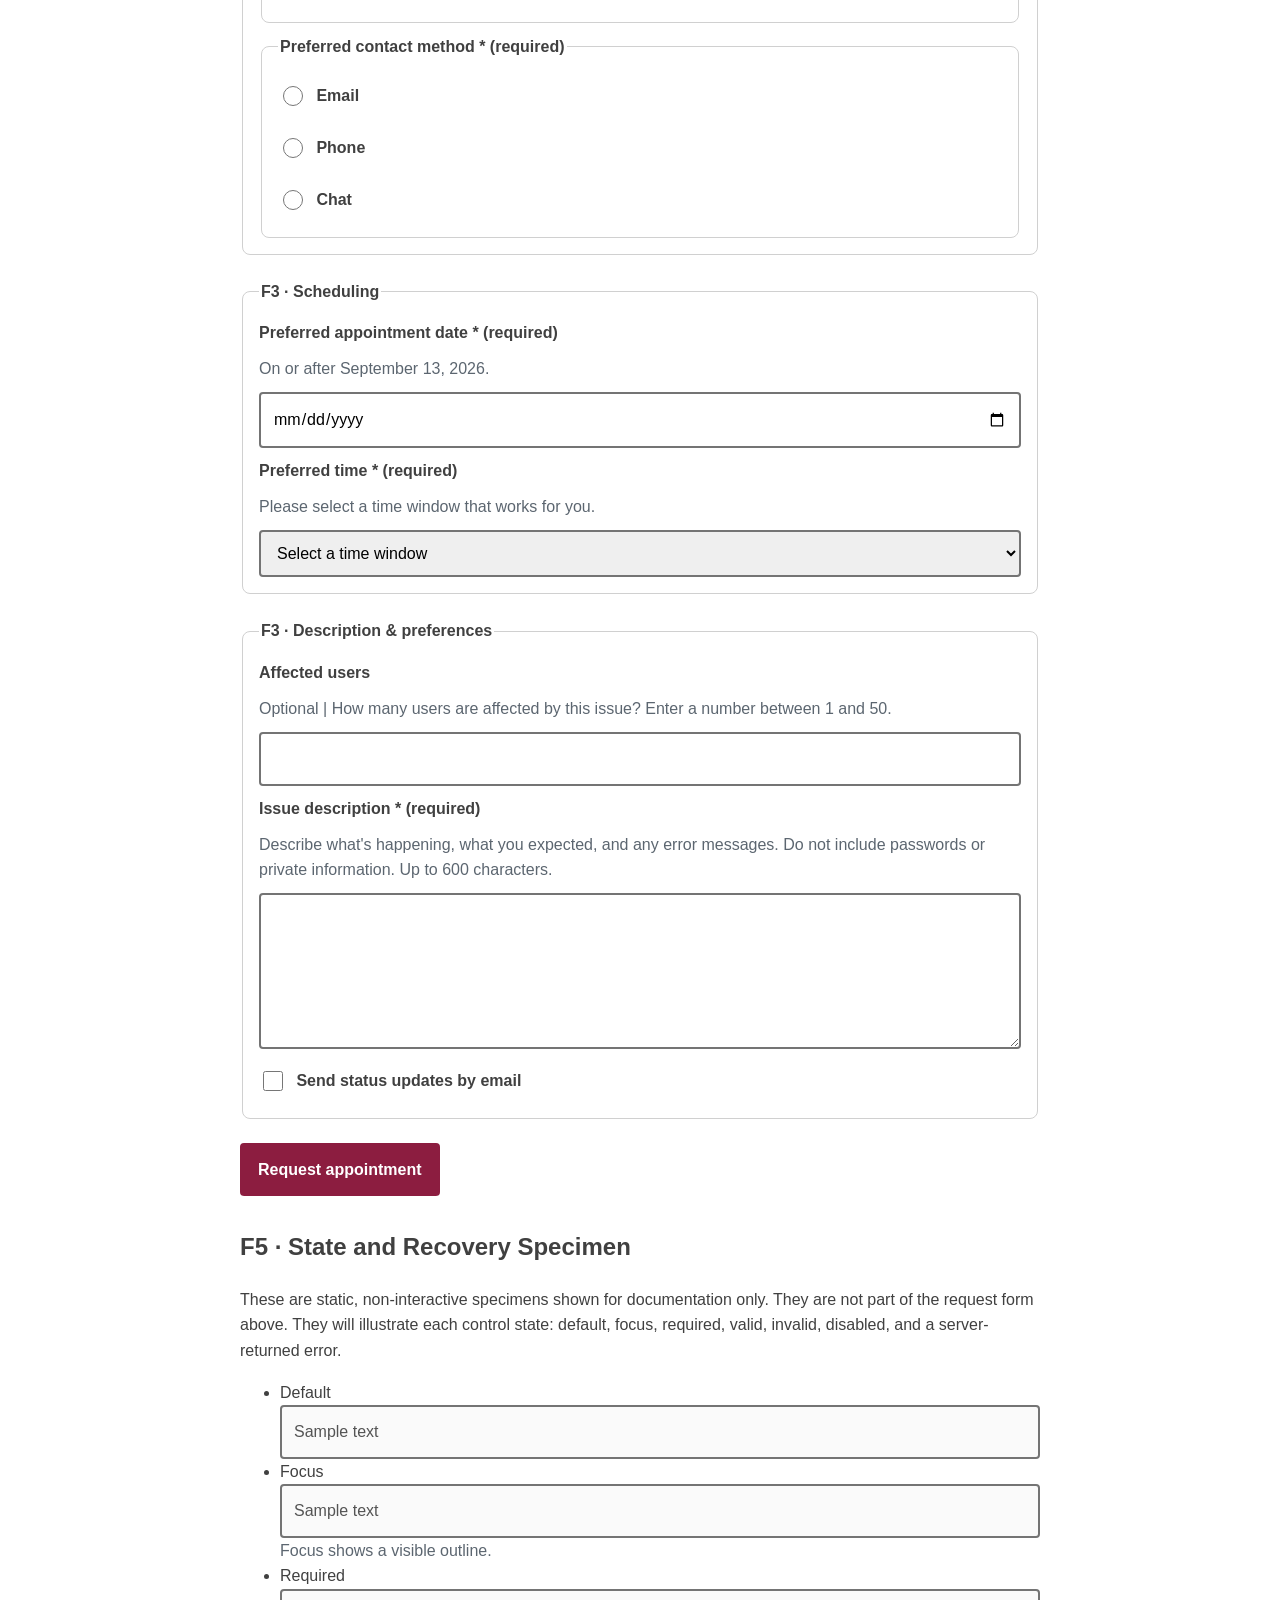
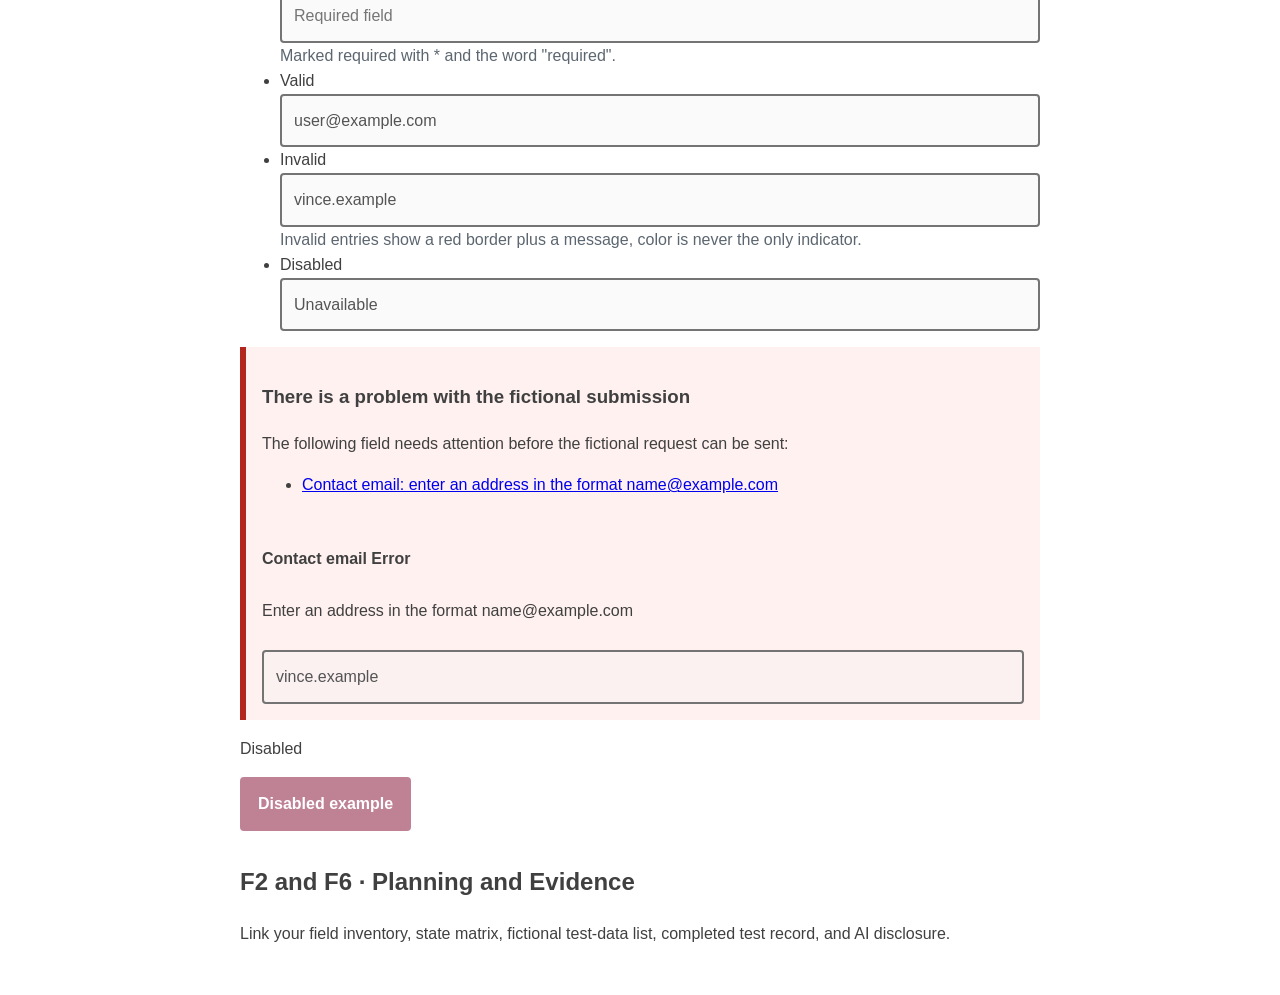
==== commit 7692968d: "F5 - Polishing the server error recovery sepcimen" ====
--- a/index.html
+++ b/index.html
@@ -160,15 +160,22 @@
                         </li>
                     </ul>
 
-                    <div class="error-summary">
-                        <h3>There is a problem with the fictional submission</h3>
-                        <p><a href="#error-example">Email address needs attention</a></p>
+                    <div class="error-summary" role="group" aria-labelledby="error-summary-heading">
+                        <h3 id="error-summary-heading">There is a problem with the fictional submission</h3>
+                        <p>The following field needs attention before the fictional request can be sent:</p>
+                        <ul>
+                            <li><a href="#error-example">Contact email: enter an address in the format name@example.com</a></li>
+                        </ul>
                     </div>
+                    
+                    
                     <div class="field field-error">
-                        <label for="error-example">Email address</label>
-                        <input id="error-example" type="email" value="alex.example" aria-invalid="true" aria-describedby="error-message">
-                        <p id="error-message"><strong>Error:</strong> Enter an address in the format name@example.com.</p>
+                        <label for="error-example">Contact email <span class="error-tag">Error</span></label>
+                        <p class="error-text" id="error-message">Enter an address in the format name@example.com</p>
+                        <input id="error-example" type="email" value="vince.example" aria-invalid="true" aria-describedby="error-message" disabled>
                     </div>
+                    
+                    <p class="specimen-label">Disabled</p>
                     <button type="button" disabled>Disabled example</button>
                 </section>
                 <section id="documentation">
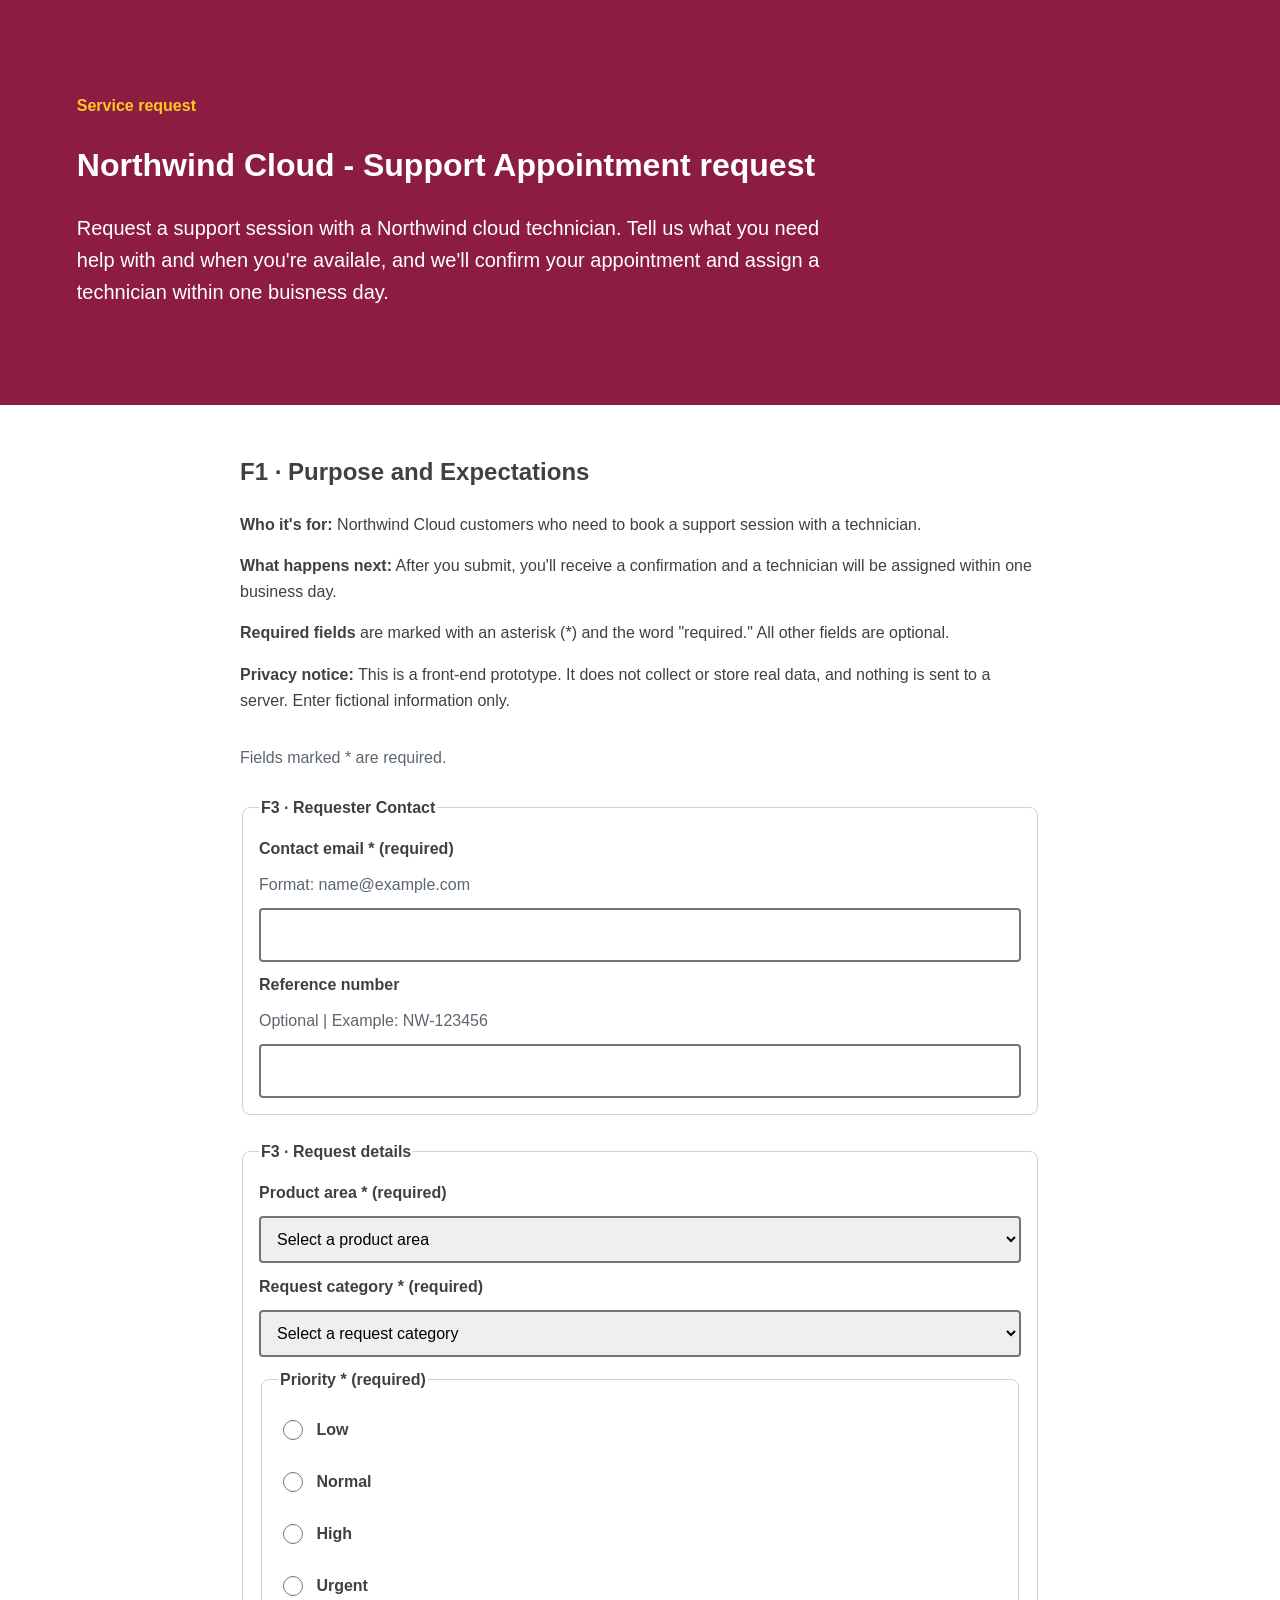
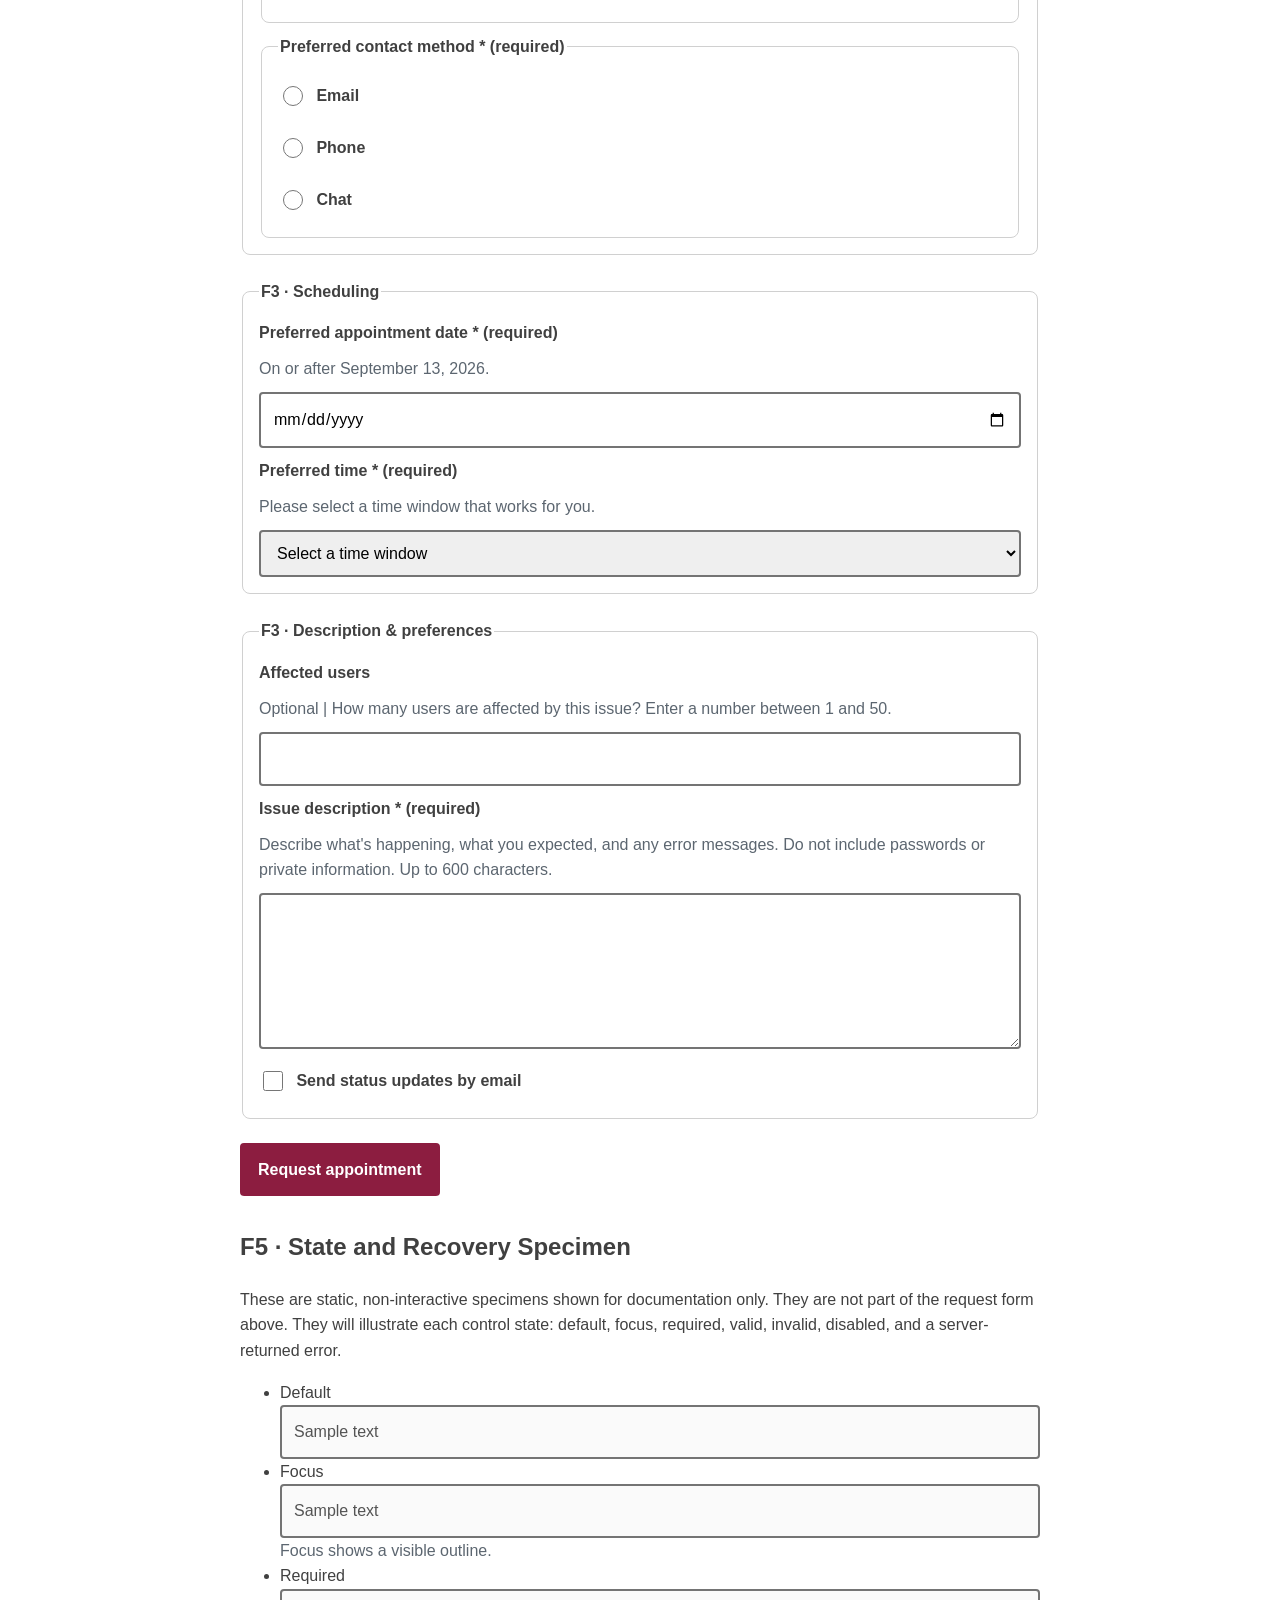
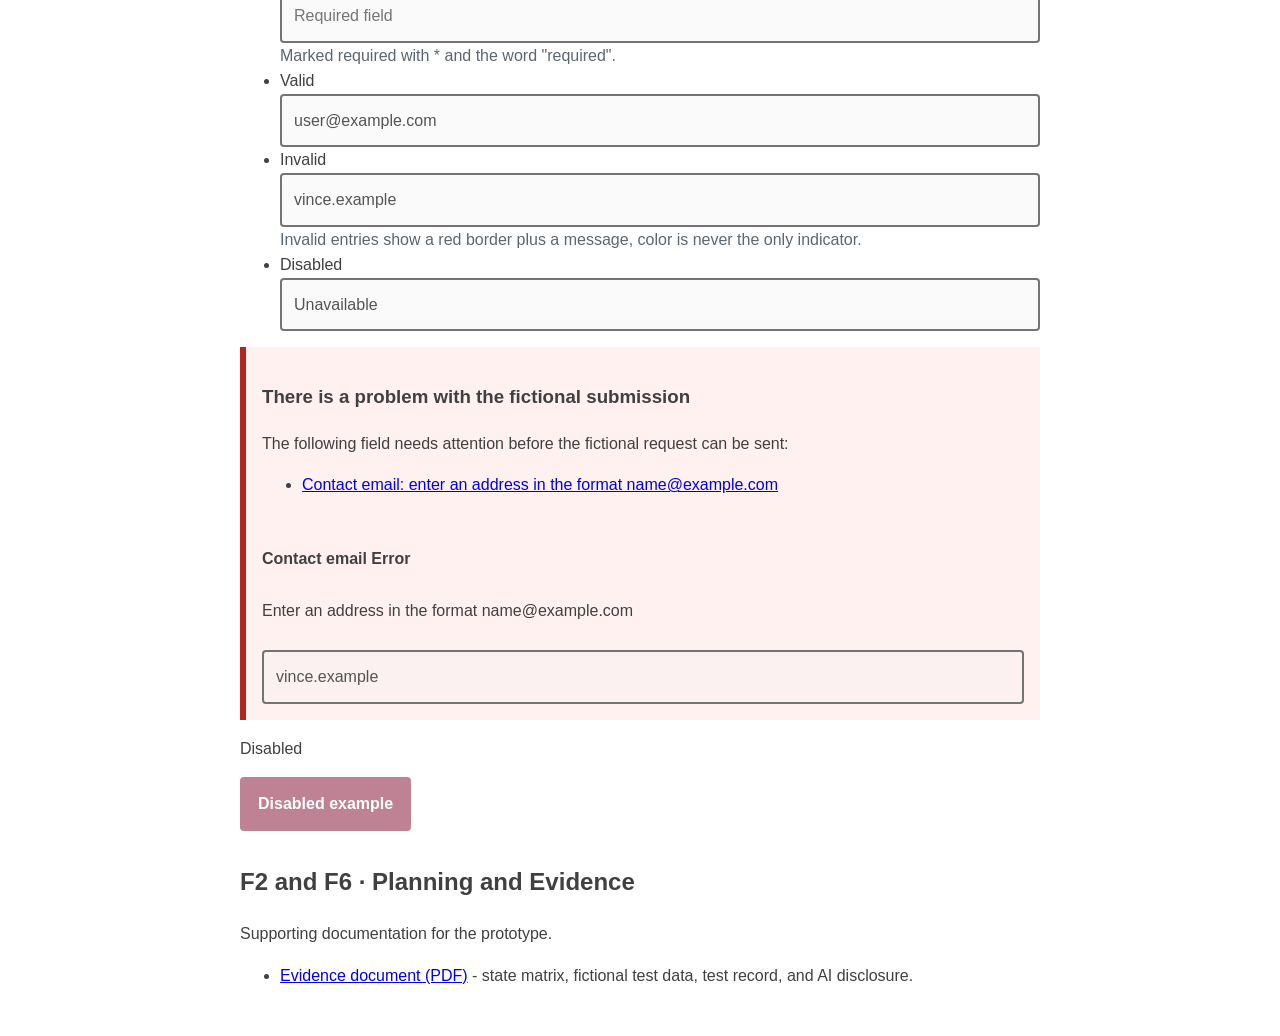
==== commit 730c2120: "F6 - Build documentation and evidence section" ====
--- a/index.html
+++ b/index.html
@@ -178,9 +178,12 @@
                     <p class="specimen-label">Disabled</p>
                     <button type="button" disabled>Disabled example</button>
                 </section>
-                <section id="documentation">
-                    <h2>F2 and F6 · Planning and Evidence</h2>
-                    <p>Link your field inventory, state matrix, fictional test-data list, completed test record, and AI disclosure.</p>
+                <section id="documentation" aria-labelledby="documentation-heading">
+                    <h2 id="documentation-heading">F2 and F6 · Planning and Evidence</h2>
+                    <p>Supporting documentation for the prototype.</p>
+                    <ul>
+                        <li><a href="docs/evidence.pdf">Evidence document (PDF)</a> - state matrix, fictional test data, test record, and AI disclosure.</li>
+                    </ul>
                 </section>
             </main>
         </body>
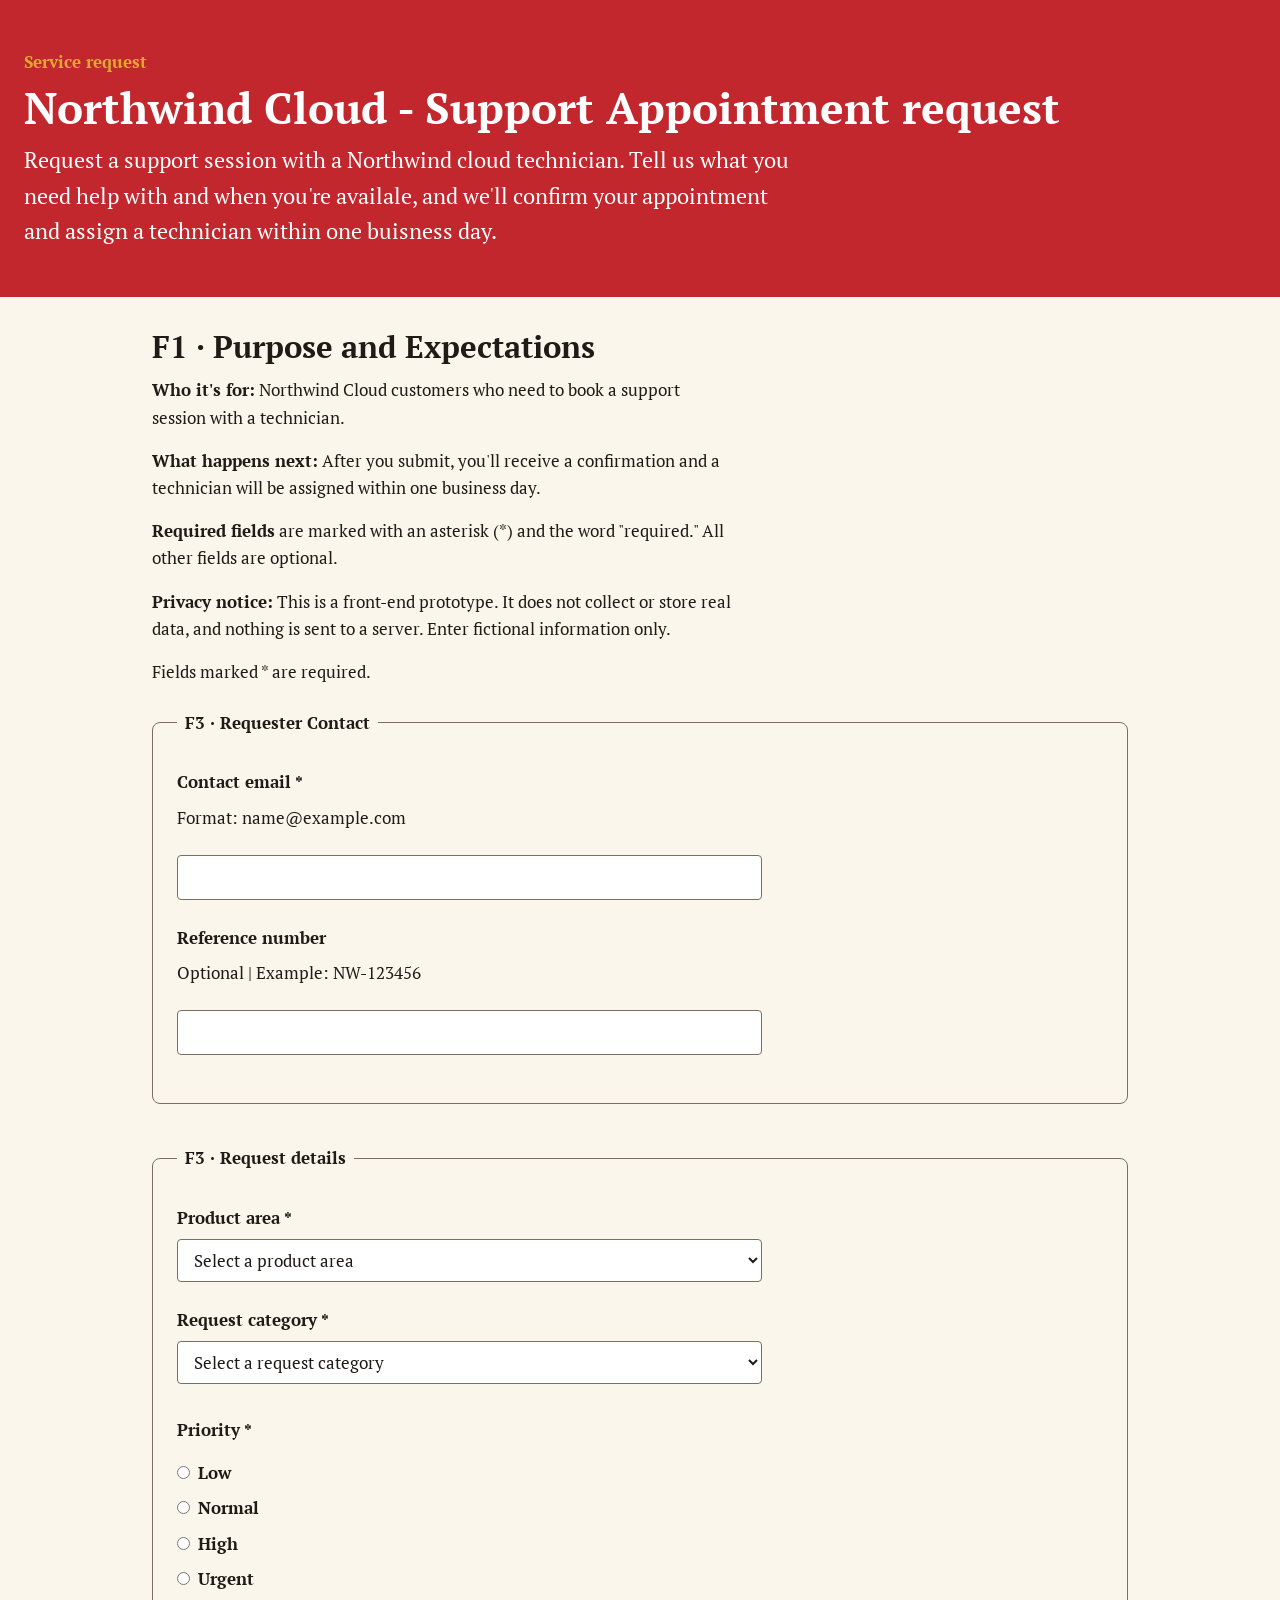
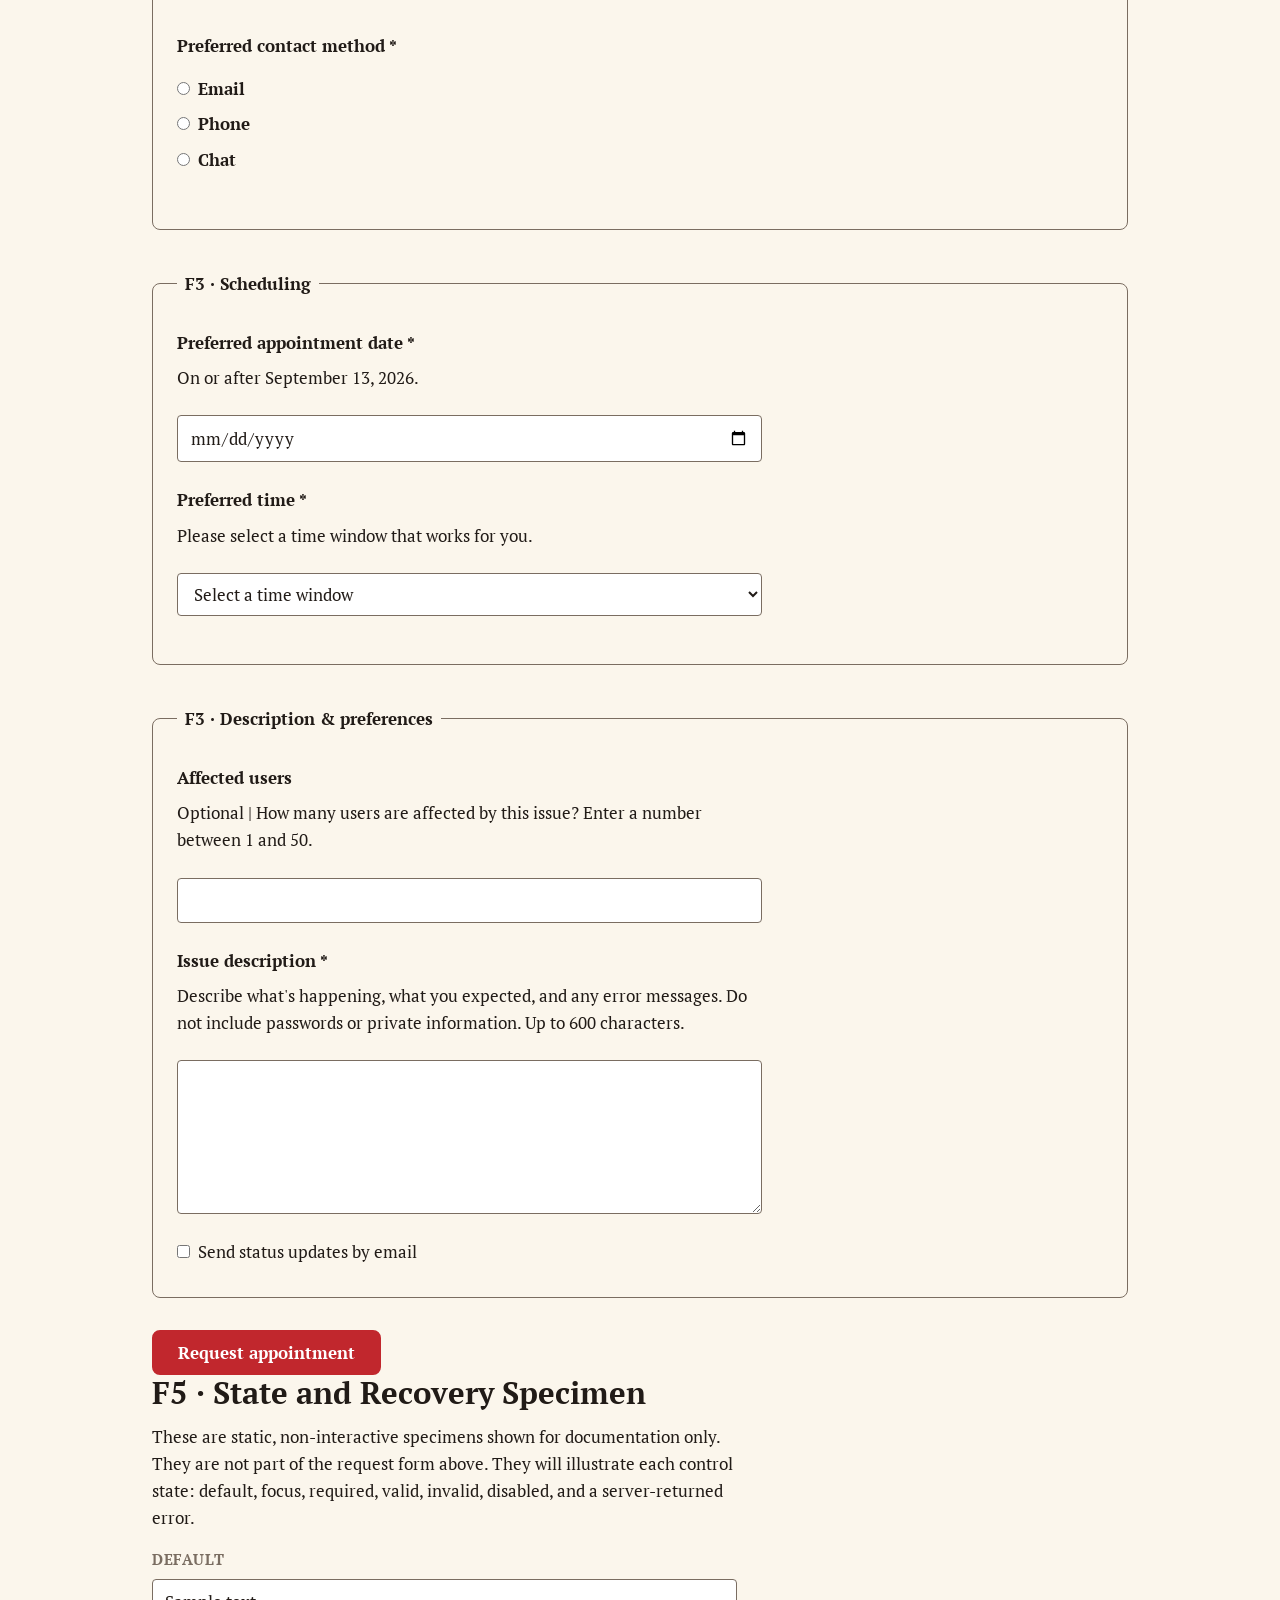
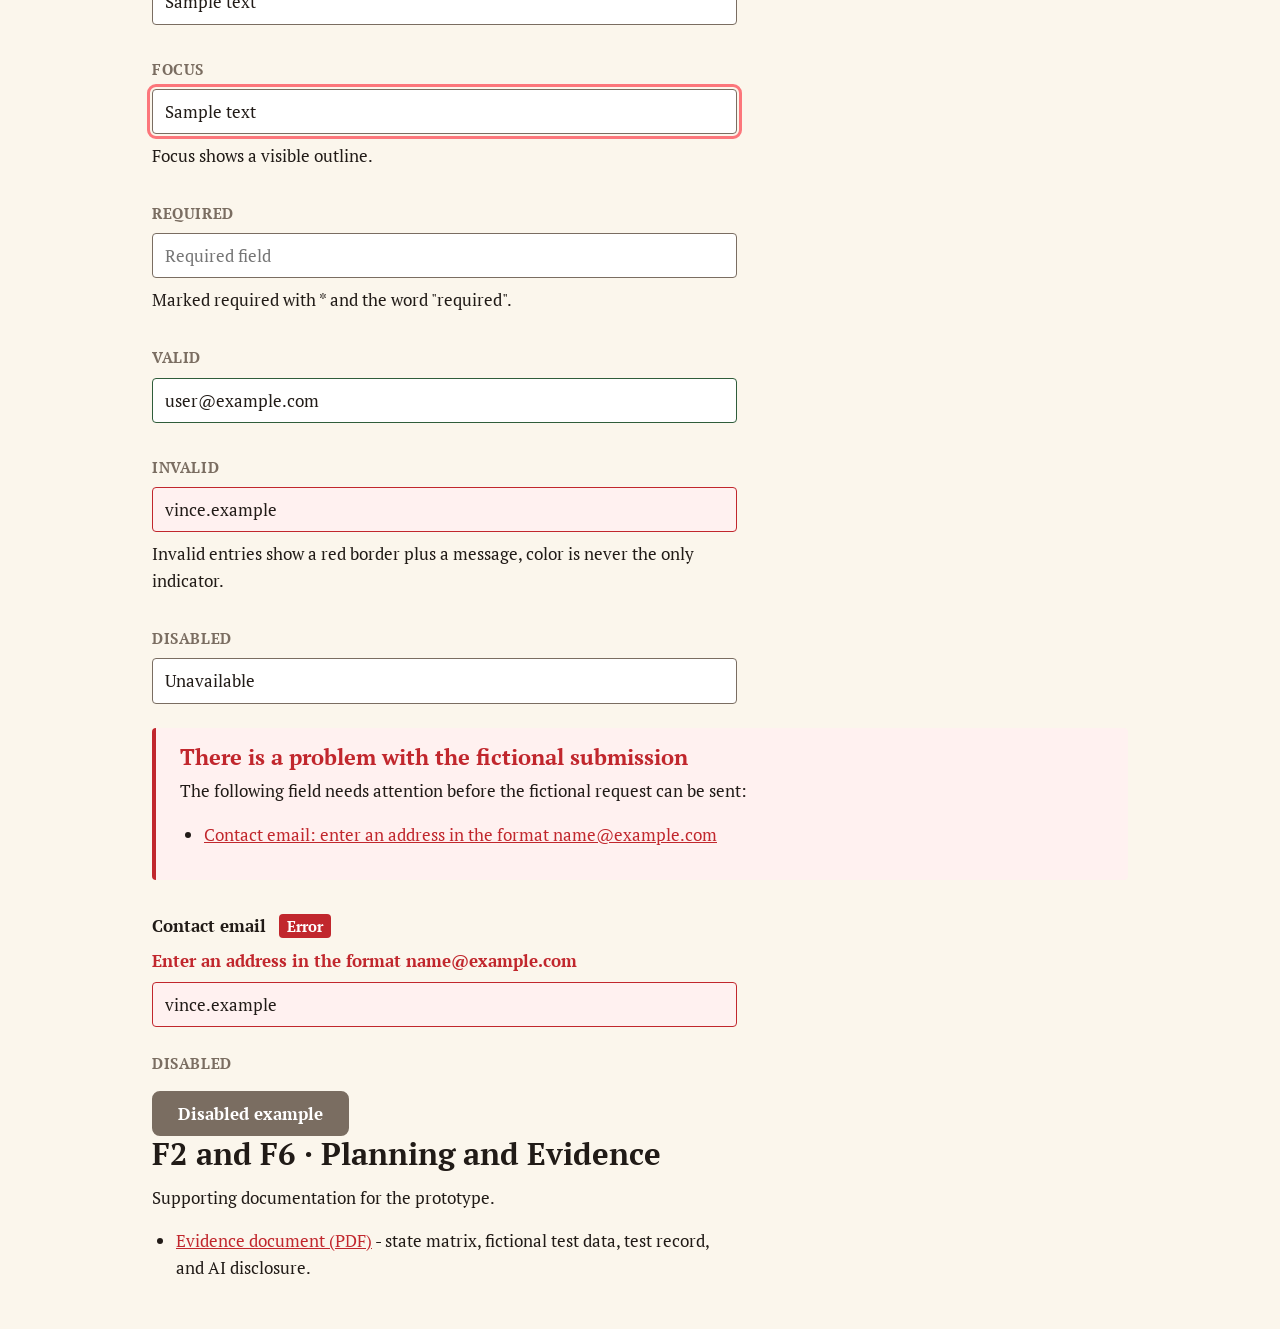
==== commit a3821b97: "Fix - Removed empty form action attribute causing validation error" ====
--- a/index.html
+++ b/index.html
@@ -20,7 +20,7 @@
                 <p><strong>Required fields</strong> are marked with an asterisk (<span aria-hidden="true">*</span>) and the word "required." All other fields are optional.</p>
                 <p><strong>Privacy notice:</strong> This is a front-end prototype. It does not collect or store real data, and nothing is sent to a server. Enter fictional information only.</p>
             </section>
-            <form action="" method="get">
+            <form method="get">
                 <p class="help">Fields marked <span aria-hidden="true">*</span> are required.</p>
 
                 <fieldset>
--- a/styles.css
+++ b/styles.css
@@ -1,118 +1,411 @@
-:root{
-    --color-text:#404040;
-    --color-surface:#fff;
-    --color-action:#8c1d40;
-    --color-accent:#ffc627;
-    --color-border:#747474;
-    --color-error:#b3261e;
-    --color-muted:#5c6670;
-    --space-3:1rem;
-    --radius:.5rem;
-    --measure:68ch;
-}
-*,*::before,*::after{
-    box-sizing:border-box;
-}
-body{
-    margin:0;
-    color:var(--color-text);
-    background:var(--color-surface);
-    font-family:Arial,sans-serif;
-    line-height:1.6;
-}
-.page-header{
-    padding:clamp(2rem,6vw,5rem);
-    background:var(--color-action);
-    color:#fff;
-}
-.eyebrow{
-    color:var(--color-accent);
-    font-weight:700;
-}
-.lede{
-    max-width:var(--measure);
-    font-size:1.25rem;
-}
-main{
-    max-width:52rem;
-    margin:auto;
-    padding:var(--space-3);
-}
-section,form{
-    margin-block:2rem;
-}
-form,fieldset,.field{
-    display:grid;
-    gap:.65rem;
-}
-form{
-    gap:1.5rem;
-}
-fieldset{
-    padding:1rem;
-    border:1px solid #d0d0d0;
-    border-radius:var(--radius);
-}
-legend,label{
-    font-weight:700;
-}
-.help{
-    margin:0;
-    color:var(--color-muted);
-}
-input,select,textarea,button{
-    font:inherit;
-}
-input:not([type="radio"]):not([type="checkbox"]),select,textarea{
-    width:100%;
-    padding:.75rem;
-    border:2px solid var(--color-border);
-    border-radius:.25rem;
-}
-textarea{
-    min-height:8rem;
-    resize:vertical;
-}
-.choice{
-    display:flex;
-    gap:.65rem;
-    align-items:flex-start;
-    padding:.5rem 0;
-}
-.choice input{
-    inline-size:1.25rem;
-    block-size:1.25rem;
-}
-button{
-    justify-self:start;
-    min-height:44px;
-    padding:.75rem 1rem;
-    background:var(--color-action);
-    color:#fff;
-    border:2px solid var(--color-action);
-    border-radius:.25rem;
-    font-weight:700;
-}
-:focus-visible{
-    outline:.2rem solid var(--color-accent);
-    outline-offset:.2rem;
-}
-.error-summary,.field-error{
-    padding:1rem;
-    border-left:.4rem solid var(--color-error);
-    background:#fff1f0;
-}
-.field-error input{
-    border-color:var(--color-error);
-}
-button:disabled{
-    opacity:.55;
-    cursor:not-allowed;
-}
-@media (min-width:48rem){
-    .paired-fields{
-        display:grid;
-        grid-template-columns:1fr 1fr;
-        gap:1rem;
+/* === Merged from Module 1 design system, adapted for this form. === */
+
+/* === FONTS === */
+@import url("https://fonts.googleapis.com/css2?family=PT+Serif:ital,wght@0,400;0,700;1,400;1,700&display=swap");
+
+/* === Reset === */
+*, *::before, *::after { box-sizing: border-box; }
+* { margin: 0; }
+img, picture, svg, video, canvas { display: block; max-width: 100%; }
+input, button, textarea, select { font: inherit; }
+body { overflow-wrap: break-word; }
+
+/* === TOKENS === */
+:root {
+    --red-600: #c1272d;
+    --red-700: #fc767b;
+    --green-700: #2f5d3a;
+    --gold-500: #e0a92e;
+    --cream-50: #fbf6ec; /* background color */
+    --white: #ffffff;
+    --brown-900: #211b17;
+    --brown-400: #7a6d61;
+
+    --color-bg: var(--cream-50);
+    --color-surface: var(--white);
+    --color-text: var(--brown-900);
+    --color-muted: var(--brown-400);
+    --color-border: var(--brown-400);
+    --color-action: var(--red-600);
+    --color-action-strong: var(--red-700);
+    --color-on-action: var(--white);
+    --color-focus: var(--red-700);
+    --color-accent: var(--green-700);
+
+    --space-2xs: 0.5rem;
+    --space-xs: 0.75rem;
+    --space-sm: 1rem;
+    --space-md: 1.5rem;
+    --space-lg: 2rem;
+    --space-xl: 3rem;
+
+    --measure: 65ch;
+    --container: 64rem;
+
+    --radius-sm: 0.25rem;
+    --radius-md: 0.5rem;
+
+    --elevation-1: 0 1px 2px rgba(33, 27, 23, 0.08);
+    --elevation-2: 0 4px 12px rgba(33, 27, 23, 0.12);
+
+    --font-body: "PT Serif", Georgia, "Times New Roman", serif;
+    --font-display: "PT Serif", Georgia, "Times New Roman", serif;
+
+    --text-base: 17px;
+    --leading: 1.6;
+    --leading-tight: 1.15;
+    --weight-regular: 400;
+    --weight-bold: 700;
+
+    --step--1: clamp(0.85rem, 0.82rem + 0.15vw, 0.94rem);
+    --step-0: var(--text-base);
+    --step-1: clamp(1.20rem, 1.13rem + 0.35vw, 1.40rem);
+    --step-2: clamp(1.50rem, 1.35rem + 0.70vw, 1.95rem);
+    --step-3: clamp(1.90rem, 1.55rem + 1.70vw, 2.75rem);
+}
+
+
+/* === TYPOGRAPHY === */
+body {
+  font-family: var(--font-body);
+  font-size: var(--step-0);
+  line-height: var(--leading);
+  color: var(--color-text);
+  background: var(--color-bg);
+}
+
+p, ul, ol, .lead, .lede { max-width: var(--measure); }
+
+h1, h2, h3 {
+  font-family: var(--font-display);
+  line-height: var(--leading-tight);
+  font-weight: var(--weight-bold);
+}
+h1 { font-size: var(--step-3); margin-bottom: var(--space-sm); }
+h2 { font-size: var(--step-2); margin-bottom: var(--space-xs); }
+h3 { font-size: var(--step-1); margin-bottom: var(--space-2xs); }
+
+.lead, .lede { font-size: var(--step-1); }
+
+p { margin-bottom: var(--space-sm); }
+
+ul, ol { padding-left: var(--space-md); margin-bottom: var(--space-sm); }
+li { margin-bottom: var(--space-2xs); }
+
+.meta { font-size: var(--step--1); color: var(--color-muted); }
+
+a { color: var(--color-action); }
+
+
+/* === LAYOUT === */
+.page,
+main {
+    max-width: var(--container);
+    margin-inline: auto;
+    padding: var(--space-lg) var(--space-md);
+}
+
+
+/* === FORM CONTROLS === */
+.field {
+    display: grid;
+    gap: var(--space-2xs);
+    margin-bottom: var(--space-md);
+    max-width: var(--measure);
+}
+
+label { font-weight: var(--weight-bold); }
+
+input[type="text"],
+input[type="email"],
+input[type="date"],
+input[type="number"],
+select,
+textarea {
+    width: 100%;
+    padding: var(--space-2xs) var(--space-xs);
+    border: 1px solid var(--color-border);
+    border-radius: var(--radius-sm);
+    background: var(--color-surface);
+    color: var(--color-text);
+}
+
+textarea {
+    min-height: 8rem;
+    resize: vertical;
+}
+
+/* === CHOICES & FIELDSETS === */
+fieldset {
+    border: 1px solid var(--color-border);
+    border-radius: var(--radius-md);
+    padding: var(--space-md);
+    margin-bottom: var(--space-lg);
+}
+
+legend {
+    font-weight: var(--weight-bold);
+    padding: var(--space-2xs);
+}
+
+.subgroup {
+    border: 0;
+    border-radius: 0;
+    padding: 0;
+    margin-bottom: var(--space-md);
+}
+
+.subgroup legend {
+    padding-inline: 0;
+    margin-bottom: var(--space-2xs);
+}
+
+.choice {
+    display: flex;
+    align-items: center;
+    gap: var(--space-2xs);
+    margin-bottom: var(--space-2xs);
+    max-width: var(--measure);
+}
+
+.choice label {
+    font-weight: var(--weight-regular);
+    margin: 0;
+}
+
+.choice input {
+    width: auto;
+    flex: none;
+}
+
+
+/* === BUTTONS & FOCUS === */
+button, 
+.button {
+    display: inline-block;
+    font-family: var(--font-body);
+    font-size: var(--step-0);
+    font-weight: var(--weight-bold);
+    line-height: 1;
+    padding: var(--space-xs) var(--space-md);
+    border: 2px solid var(--color-action);
+    border-radius: var(--radius-md);
+    background: var(--color-action);
+    color: var(--color-on-action);
+    text-decoration: none;
+    cursor: pointer;
+}
+
+button:hover, 
+.button:hover {
+    background: var(--color-text);
+    border-color: var(--color-action-strong);
+}
+
+button:active, 
+.button:active {
+    background: var(--color-action-strong);
+}
+
+.button-secondary {
+    background: transparent;
+    color: var(--color-action);
+}
+
+.button-secondary:hover {
+    background: var(--color-action);
+    color: var(--color-on-action);
+}
+
+
+button:disabled, 
+button[disabled],
+.button:disabled,
+.button[disabled] {
+    background: var(--color-muted);
+    border-color: var(--color-muted);
+    color: var(--color-on-action);
+    cursor: not-allowed;
+}
+
+:focus-visible {
+    outline: 3px solid var(--color-focus);
+    outline-offset: 2px;
+}
+
+
+/* === SURFACES === */
+.page-header {
+    background: var(--color-action);
+    color: var(--color-on-action);
+    padding: var(--space-xl) var(--space-md);
+}
+
+.page-header .eyebrow {
+    color: var(--gold-500);
+    font-weight: var(--weight-bold);
+    margin-bottom: var(--space-2xs);
+}
+
+.page-header h1 {
+    margin-bottom: var(--space-2xs);
+}
+
+.page-header .lede {
+    margin-bottom: 0;
+    color: var(--color-on-action);
+}
+
+.card {
+    background: var(--color-surface);
+    color: var(--color-text);
+    border-radius: var(--radius-md);
+    padding: var(--space-md);
+    box-shadow: var(--elevation-1);
+}
+
+.card-outline {
+    background: var(--color-surface);
+    color: var(--color-text);
+    border: 1px solid var(--color-border);
+    border-radius: var(--radius-md);
+    padding: var(--space-md);
+}
+
+.callout {
+    background: var(--color-surface);
+    border-left: 4px solid var(--color-accent);
+    border-radius: var(--radius-sm);
+    padding: var(--space-sm) var(--space-md);
+    box-shadow: var(--elevation-1);
+}
+
+/* === STATE STYLING === */
+
+/* Valid */
+input:user-valid,
+select:user-valid,
+textarea:user-valid {
+    border-color: var(--color-accent);
+}
+
+/* Invalid */
+input:user-invalid,
+select:user-invalid,
+textarea:user-invalid {
+    border-color: var(--color-action);
+    background: #fff1f0;
+}
+
+/* Server-returned error block */
+.field-error input,
+.field-error select,
+.field-error textarea {
+    border-color: var(--color-action);
+    background: #fff1f0;
+}
+
+.error-text {
+    color: var(--color-action);
+    font-weight: var(--weight-bold);
+    margin: 0;
+}
+
+.error-tag {
+    display: inline-block;
+    margin-left: var(--space-2xs);
+    padding: 0 var(--space-2xs);
+    font-size: var(--step--1);
+    font-weight: var(--weight-bold);
+    color: var(--color-on-action);
+    background: var(--color-action);
+    border-radius: var(--radius-sm);
+}
+
+.error-summary {
+    border-left: 4px solid var(--color-action);
+    background: #fff1f0;
+    padding: var(--space-sm) var(--space-md);
+    border-radius: var(--radius-sm);
+    margin-bottom: var(--space-lg);
+}
+
+.error-summary h3 {
+    color: var(--color-action);
+}
+
+
+/* ===STATE Specimens === */
+.specimen-list {
+    list-style: none;
+    padding-left: 0;
+    display: grid;
+    gap: var(--space-md);
+    max-width: var(--measure);
+}
+
+.specimen {
+    display: grid;
+    gap: var(--space-2xs);
+}
+
+.specimen-label {
+    font-weight: var(--weight-bold);
+    font-size: var(--step--1);
+    text-transform: uppercase;
+    letter-spacing: 0.04em;
+    color: var(--color-muted);
+}
+
+
+.is-focus-demo {
+    outline: 3px solid var(--color-focus);
+    outline-offset: 2px;
+}
+.is-valid-demo {
+    border-color: var(--color-accent) !important;
+}
+.is-invalid-demo {
+    border-color: var(--color-action) !important;
+    background: #fff1f0 !important;
+}
+
+
+
+/* === UTILITIES === */
+.visually-hidden {
+    position: absolute;
+    width: 1px;
+    height: 1px;
+    padding: 0;
+    margin: -1px;
+    overflow: hidden;
+    clip: rect(0, 0, 0, 0);
+    white-space: nowrap;
+    border: 0;
+}
+
+
+/* === RESPONSIVE & ZOOM === */
+
+/* Small screens (below 320px): reduce heavy padding so content isn't cramped */
+@media (max-width: 30rem) {
+    main,
+    .page {
+        padding: var(--space-md) var(--space-sm);
     }
-}
+    .page-header {
+        padding: var(--space-lg) var(--space-sm);
+    }
+    fieldset {
+        padding: var(--space-sm);
+    }
+}
+
+
+/* Never let a control force horizontal scroll */
+input,
+select,
+textarea {
+    max-width: 100%;
+}
